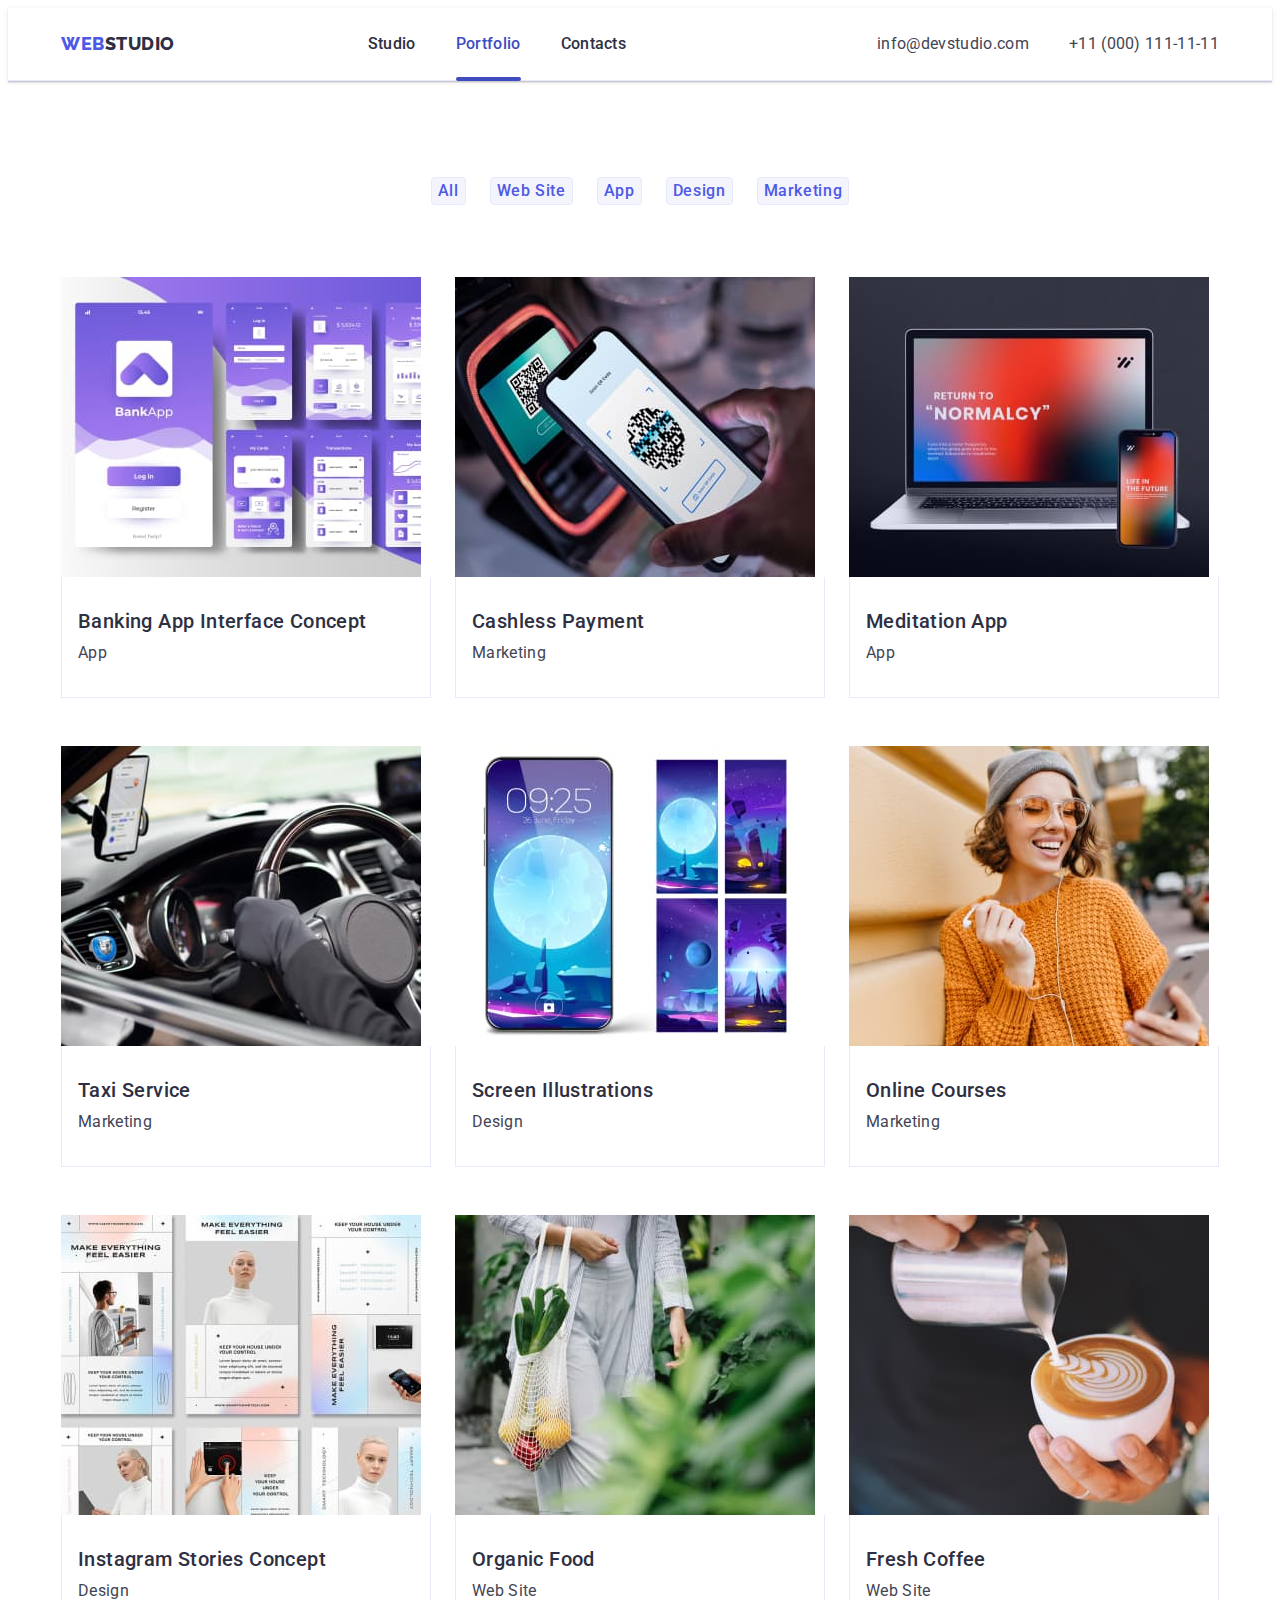
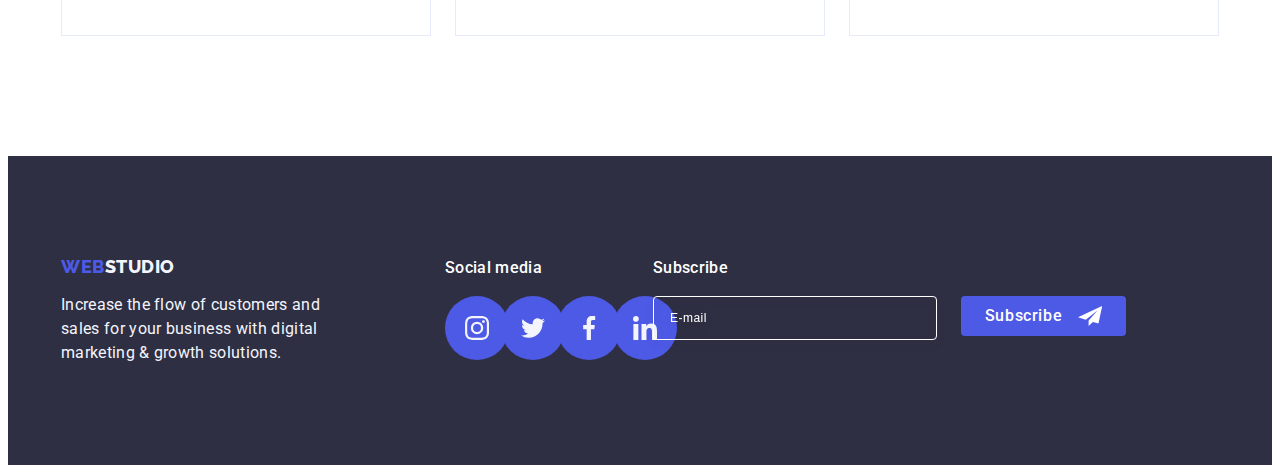
==== portfolio.html @ ecb772f4 "Initial commit" ====
<!DOCTYPE html>
<html lang="en">
  <head>
    <meta charset="UTF-8" />
    <meta http-equiv="X-UA-Compatible" content="IE=edge" />
    <meta name="viewport" content="width=device-width, initial-scale=1.0" />

    <link rel="preconnect" href="https://fonts.googleapis.com" />
    <link rel="preconnect" href="https://fonts.gstatic.com" crossorigin />
    <link
      href="https://fonts.googleapis.com/css2?family=Raleway:wght@800&family=Roboto:wght@400;500;700;900&display=swap"
      rel="stylesheet"
    />

    <title>Portfolio</title>

    <link
      rel="stylesheet"
      href="https://cdnjs.cloudflare.com/ajax/libs/modern-normalize/2.0.0/modern-normalize.min.css"
      integrity="sha512-4xo8blKMVCiXpTaLzQSLSw3KFOVPWhm/TRtuPVc4WG6kUgjH6J03IBuG7JZPkcWMxJ5huwaBpOpnwYElP/m6wg=="
      crossorigin="anonymous"
      referrerpolicy="no-referrer"
    />

    <link rel="stylesheet" href="./css/styles.css" />
  </head>

  <body>
    <!------------the head of the site--------------------->

    <header class="header">
      <div class="container header-container">
        <nav class="header-navigation">
          <a href="./index.html" class="header-logo link"
            >WEB<span class="studio">Studio</span></a
          >
          <ul class="header-menu list">
            <li class="header-menu-item">
              <a class="header-menu-link link" href="./index.html">Studio</a>
            </li>
            <li class="header-menu-item">
              <a class="header-menu-link current link" href="./portfolio.html"
                >Portfolio</a
              >
            </li>
            <li class="header-menu-item">
              <a class="header-menu-link link" href="">Contacts</a>
            </li>
          </ul>
        </nav>
        <!------------------ADDRESS--------------------->
        <address class="address">
          <ul class="header-adr list">
            <li>
              <a class="adres-link mail link" href="mailto:info@devstudio.com"
                >info@devstudio.com</a
              >
            </li>
            <li>
              <a class="adres-link tel link" href="tel:+110001111111"
                >+11 (000) 111-11-11</a
              >
            </li>
          </ul>
        </address>
      </div>
    </header>

    <!--the main part of the site-->
    <main>
      <section class="section-portfolio">
        <div class="container">
          <h1 class="visually-hidden">Portfolio</h1>

          <ul class="portfolio-button list">
            <li class="menu-button">
              <button type="button" class="button-text">All</button>
            </li>
            <li class="menu-button">
              <button type="button" class="button-text">Web Site</button>
            </li>
            <li class="menu-button">
              <button type="button" class="button-text">App</button>
            </li>
            <li class="menu-button">
              <button type="button" class="button-text">Design</button>
            </li>
            <li class="menu-button">
              <button type="button" class="button-text">Marketing</button>
            </li>
          </ul>

          <ul class="portfolio-menu list">
            <li class="foto-item">
              <a href="" class="portfolio-menu-link link">
                <div class="portfolio-block">
                  <img
                    src="./images/portfolio/imgbankapp.jpg"
                    alt="Banking App Interface Concept"
                    width="360"
                    height="300"
                  />
                  <p class="portfolio-block-text">
                    14 Stylish and User-Friendly App Design Concepts · Task
                    Manager App · Calorie Tracker App · Exotic Fruit Ecommerce
                    App · Cloud Storage App
                  </p>
                </div>
                <div class="foto-border">
                  <h2 class="portfolio-pictures">
                    Banking App Interface Concept
                  </h2>
                  <p class="portfolio-text">App</p>
                </div>
              </a>
            </li>
            <li class="foto-item">
              <a href="" class="portfolio-menu-link link">
                <div class="portfolio-block">
                  <img
                    src="./images/portfolio/imgpaument.jpg"
                    alt="Cashless Payment"
                    width="360"
                    height="300"
                  />
                  <p class="portfolio-block-text">
                    14 Stylish and User-Friendly App Design Concepts · Task
                    Manager App · Calorie Tracker App · Exotic Fruit Ecommerce
                    App · Cloud Storage App
                  </p>
                </div>
                <div class="foto-border">
                  <h2 class="portfolio-pictures">Cashless Payment</h2>
                  <p class="portfolio-text">Marketing</p>
                </div>
              </a>
            </li>
            <li class="foto-item">
              <a href="" class="portfolio-menu-link link">
                <div class="portfolio-block">
                  <img
                    src="./images/portfolio/imgmeditation.jpg"
                    alt="Meditation App"
                    width="360"
                    height="300"
                  />
                  <p class="portfolio-block-text">
                    14 Stylish and User-Friendly App Design Concepts · Task
                    Manager App · Calorie Tracker App · Exotic Fruit Ecommerce
                    App · Cloud Storage App
                  </p>
                </div>
                <div class="foto-border">
                  <h2 class="portfolio-pictures">Meditation App</h2>
                  <p class="portfolio-text">App</p>
                </div>
              </a>
            </li>
            <li class="foto-item">
              <a href="" class="portfolio-menu-link link">
                <div class="portfolio-block">
                  <img
                    src="./images/portfolio/imgtaxiserw.jpg"
                    alt="Taxi Service"
                    width="360"
                    height="300"
                  />
                  <p class="portfolio-block-text">
                    14 Stylish and User-Friendly App Design Concepts · Task
                    Manager App · Calorie Tracker App · Exotic Fruit Ecommerce
                    App · Cloud Storage App
                  </p>
                </div>
                <div class="foto-border">
                  <h2 class="portfolio-pictures">Taxi Service</h2>
                  <p class="portfolio-text">Marketing</p>
                </div>
              </a>
            </li>
            <li class="foto-item">
              <a href="" class="portfolio-menu-link link">
                <div class="portfolio-block">
                  <img
                    src="./images/portfolio/imgscreen.jpg"
                    alt="Screen Illustrations"
                    width="360"
                    height="300"
                  />
                  <p class="portfolio-block-text">
                    14 Stylish and User-Friendly App Design Concepts · Task
                    Manager App · Calorie Tracker App · Exotic Fruit Ecommerce
                    App · Cloud Storage App
                  </p>
                </div>
                <div class="foto-border">
                  <h2 class="portfolio-pictures">Screen Illustrations</h2>
                  <p class="portfolio-text">Design</p>
                </div>
              </a>
            </li>
            <li class="foto-item">
              <a href="" class="portfolio-menu-link link">
                <div class="portfolio-block">
                  <img
                    src="./images/portfolio/imgonlinecourses.jpg"
                    alt="Online Courses"
                    width="360"
                    height="300"
                  />
                  <p class="portfolio-block-text">
                    14 Stylish and User-Friendly App Design Concepts · Task
                    Manager App · Calorie Tracker App · Exotic Fruit Ecommerce
                    App · Cloud Storage App
                  </p>
                </div>
                <div class="foto-border">
                  <h2 class="portfolio-pictures">Online Courses</h2>
                  <p class="portfolio-text">Marketing</p>
                </div>
              </a>
            </li>
            <li class="foto-item">
              <a href="" class="portfolio-menu-link link">
                <div class="portfolio-block">
                  <img
                    src="./images/portfolio/imginstagram.jpg"
                    alt="Instagram Stories Concept"
                    width="360"
                    height="300"
                  />
                  <p class="portfolio-block-text">
                    14 Stylish and User-Friendly App Design Concepts · Task
                    Manager App · Calorie Tracker App · Exotic Fruit Ecommerce
                    App · Cloud Storage App
                  </p>
                </div>
                <div class="foto-border">
                  <h2 class="portfolio-pictures">Instagram Stories Concept</h2>
                  <p class="portfolio-text">Design</p>
                </div>
              </a>
            </li>
            <li class="foto-item">
              <a href="" class="portfolio-menu-link link">
                <div class="portfolio-block">
                  <img
                    src="./images/portfolio/imgorganicfood.jpg"
                    alt="Organic Food"
                    width="360"
                    height="300"
                  />
                  <p class="portfolio-block-text">
                    14 Stylish and User-Friendly App Design Concepts · Task
                    Manager App · Calorie Tracker App · Exotic Fruit Ecommerce
                    App · Cloud Storage App
                  </p>
                </div>
                <div class="foto-border">
                  <h2 class="portfolio-pictures">Organic Food</h2>
                  <p class="portfolio-text">Web Site</p>
                </div>
              </a>
            </li>
            <li class="foto-item">
              <a href="" class="portfolio-menu-link link">
                <div class="portfolio-block">
                  <img
                    src="./images/portfolio/imgfreshcoffee.jpg"
                    alt="Fresh Coffee"
                    width="360"
                    height="300"
                  />
                  <p class="portfolio-block-text">
                    14 Stylish and User-Friendly App Design Concepts · Task
                    Manager App · Calorie Tracker App · Exotic Fruit Ecommerce
                    App · Cloud Storage App
                  </p>
                </div>
                <div class="foto-border">
                  <h2 class="portfolio-pictures">Fresh Coffee</h2>
                  <p class="portfolio-text">Web Site</p>
                </div>
              </a>
            </li>
          </ul>
        </div>
      </section>
    </main>

    <!--footer part-->
    <footer class="footer-bgr">
      <div class="container container-footer">
        <div class="footer-cont">
          <a class="footer link" href="./index.html"
            >Web<span class="footer-logo">Studio</span>
          </a>
          <p class="footer-text">
            Increase the flow of customers and sales for your business with
            digital marketing & growth solutions.
          </p>
        </div>

        <div class="footer-social-media">
          <p class="paragraf-social">Social media</p>
          <ul class="footer-soc list">
            <li class="footer-soc-item">
              <a
                class="footer-media"
                href=""
                aria-label="instagram"
                target="_blank"
                rel="noopener noreferrer"
                ><svg class="header-soc-icon" width="24" height="24">
                  <use href="./images/icons.svg#icon-instagram"></use>
                </svg>
              </a>
            </li>
            <li class="footer-soc-item">
              <a
                class="footer-media"
                href=""
                aria-label="twitter"
                target="_blank"
                rel="noopener noreferrer"
                ><svg class="header-soc-icon" width="24" height="24">
                  <use href="./images/icons.svg#icon-twitter"></use>
                </svg>
              </a>
            </li>
            <li class="footer-soc-item">
              <a
                class="footer-media"
                href=""
                aria-label="facebook"
                target="_blank"
                rel="noopener noreferrer"
                ><svg class="header-soc-icon" width="24" height="24">
                  <use href="./images/icons.svg#icon-facebook"></use>
                </svg>
              </a>
            </li>
            <li class="footer-soc-item">
              <a
                class="footer-media"
                href=""
                aria-label="linkedln"
                target="_blank"
                rel="noopener noreferrer"
                ><svg class="header-soc-icon" width="24" height="24">
                  <use href="./images/icons.svg#icon-linkedin"></use>
                </svg>
              </a>
            </li>
          </ul>
        </div>
        <div class="subscribe">
          <p class="paragraf-social">Subscribe</p>
          <form class="form-subscribe">
            <label class="form-label-subscribe">
              <input
                name="email"
                class="subscribe-input"
                type="email"
                placeholder="E-mail"
              />
            </label>
            <button class="subscribe-button" type="submit">
              Subscribe<svg class="subscribe-icon" width="24" height="24">
                <use href="./images/icons.svg#icon-icon-send"></use>
              </svg>
            </button>
          </form>
        </div>
      </div>
    </footer>
  </body>
</html>
---- css/styles.css ----
:root {
  --main-text-color: #ffffff;
  --second-text-color: #434455;
  --hero-text-color: #2e2f42;
  --team-text-color: #f4f4fd;
  --transition: 250ms cubic-bezier(0.4, 0, 0.2, 1);
}

body {
  font-family: "Roboto", sans-serif;
  background-color: #ffffff;
  color: #434455;
}

h1,
h2,
h3,
h4,
h5,
h6,
p {
  margin: 0;
}

ul {
  list-style: none;
  padding-left: 0;
  margin: 0;
}

img {
  display: block;
}

.container {
  width: 100%;
  max-width: 1158px;
  margin: 0 auto;
  padding: 0 15px 0 15px;
}

.visually-hidden {
  position: absolute;
  width: 1px;
  height: 1px;
  margin: -1px;
  border: 0;
  padding: 0;
  white-space: nowrap;
  clip-path: inset(100%);
  clip: rect(0 0 0 0);
  overflow: hidden;
}
/**----------------HEADER--------**/

.header {
  border-bottom: 1px solid #e7e9fc;
  box-shadow: 0px 2px 1px rgba(46, 47, 66, 0.08),
    0px 1px 1px rgba(46, 47, 66, 0.16), 0px 1px 6px rgba(46, 47, 66, 0.08);
}

.header-container {
  display: flex;
  align-items: center;
}

.header-navigation {
  display: flex;
  justify-content: space-between;
  align-items: center;
  flex-grow: 1;
}

.header-logo {
  font-family: "Raleway", sans-serif;
  font-weight: 800;
  font-size: 18px;
  line-height: 1.17;
  letter-spacing: 0.03em;
  color: #4d5ae5;
  text-transform: uppercase;
  margin-right: 76px;
}

.link {
  text-decoration: none;
}

.list {
  list-style-type: none;
}

.header-logo span {
  color: #2e2f42;
}

.header-menu {
  display: flex;
  gap: 40px;
  max-width: 261px;
}
.header-menu .header-menu-link {
  font-weight: 500;
  font-size: 16px;
  line-height: 1.5;
  color: #2e2f42;
  letter-spacing: 0.02em;
  padding: 24px 0;
  display: block;
  transition: color var(--transition);
  position: relative;
}

.current::after {
  content: "";
  position: absolute;
  left: 0;
  bottom: -1px;
  height: 4px;
  background-color: #404bbf;
  border-radius: 2px;
  width: 100%;
}

.header-menu-link.current {
  color: #404bbf;
}

.header-menu-link:is(:hover, :focus) {
  color: #404bbf;
}

/**-------------------ADRESS--------**/

.header-adr {
  display: flex;
  gap: 40px;
  transition: color var(--transition);
}

.address {
  font-style: normal;
  font-weight: 400;
  max-width: 344px;
  margin-left: 251px;
}

.adres-link {
  font-size: 16px;
  line-height: 1.5;
  letter-spacing: 0.02em;
  color: var(--second-text-color);
  transition: color var(--transition);
}

.adres-link:is(:hover, :focus) {
  color: #404bbf;
}

/*?--------HERO-TITLO---------?*/

.hero {
  background: #2e2f42;
  padding: 188px 0;
  background-image: linear-gradient(
      rgba(46, 47, 66, 0.7),
      rgba(46, 47, 66, 0.7)
    ),
    url(../images/people-office.jpg);
  background-position: center;
  background-repeat: no-repeat;
  background-size: cover;
  max-width: 1440px;
  margin: 0 auto;
}

.hero-titlo {
  font-weight: 700;
  font-size: 56px;
  line-height: 1.07;
  color: #ffffff;
  text-align: center;
  letter-spacing: 0.02em;
  max-width: 496px;
  margin: auto;
  margin-bottom: 48px;
}

.hero-btn {
  font-family: "Roboto", sans-serif;
  font-weight: 500;
  font-size: 16px;
  line-height: 1.5;
  letter-spacing: 0.04em;
  color: var(--main-text-color);
  background: #4d5ae5;
  border-radius: 4px;
  padding: 16px 32px;
  margin: auto;
  display: block;
  min-width: 169px;
  height: 56px;
  border: none;
  cursor: pointer;
  transition: background-color var(--transition);
}

.hero-btn:is(:hover, :focus) {
  background-color: #404bbf;
  cursor: pointer;
}

.hero-soc {
  display: flex;
  justify-content: center;
  align-items: center;
  flex-grow: 1;
  padding-top: 8px;
  gap: 24px;
}

.header-soc-icon {
  fill: #f4f4fd;
}

.header-soc-link {
  display: flex;
  align-items: center;
  justify-content: center;
  width: 40px;
  height: 40px;
  background-color: #4d5ae5;
  padding: 12px;
  border-radius: 50%;
  transition: background-color var(--transition);
}
.header-soc-link:is(:hover, :focus) {
  background-color: #404bbf;
  cursor: pointer;
}

/*?----------------ADVANTAGES----------?*/

.advantages {
  padding: 120px 0;
}

.advantages-menu {
  display: flex;
  gap: 24px;
}
.advantages-menu-item {
  padding-left: 0;
  width: calc((100% - 72px) / 4);
}

.advantages-menu-item::before {
  content: "";
  width: 264px;
  height: 112px;
  background: #f4f4fd;
  border-radius: 4px;
}

.advantages-container-icon {
  background: #f4f4fd;
  border-radius: 4px;
  width: 264px;
  height: 112px;
  margin-bottom: 8px;
  display: flex;
  align-items: center;
  justify-content: center;
}

.result-menu {
  display: flex;
  gap: 24px;
}

.result-menu-item {
  width: calc((100%-48px) / 3);
}

.posada {
  padding: 32px 0;
}

.team-centr {
  text-align: center;
  margin-bottom: 8px;
}

.text-centr {
  text-align: center;
}

.hero-advantages-text {
  font-size: 16px;
  line-height: 1.5;
  letter-spacing: 0.02em;
  color: var(--second-text-color);
}

.hero-advantages {
  font-weight: 500;
  font-size: 20px;
  line-height: 1.2;
  letter-spacing: 0.02em;
  color: var(--hero-text-color);
  margin-bottom: 8px;
}

.result {
  padding-bottom: 120px;
}

.hero-result {
  font-weight: 700;
  font-size: 36px;
  line-height: 1.11;
  letter-spacing: 0.02em;
  color: #2e2f42;
  text-transform: capitalize;
  text-align: center;
  min-width: 323px;
  margin: 0 auto;
  margin-bottom: 72px;
}

.text-footer {
  color: #f4f4fd;
}
.team {
  background-color: var(--team-text-color);
  padding-bottom: 32px;
  padding-top: 32px;
}

.team-menu {
  display: flex;
  justify-content: center;
  gap: 24px;
}

.team-menu-item {
  background-color: var(--main-text-color);
  width: calc((100%-72px) / 4);
  border-radius: 0px 0px 4px 4px;
  box-shadow: 0px 1px 6px rgba(46, 47, 66, 0.08),
    0px 1px 1px rgba(46, 47, 66, 0.16), 0px 2px 1px rgba(46, 47, 66, 0.08);
}

.dark-bgr {
  background-color: var(--hero-text-color);
}

/***?-------------CUSTOMERS---------?***/

.container-customers {
  padding-top: 120px;
  padding-bottom: 120px;
}

.header-customers {
  font-weight: 700;
  font-size: 36px;
  line-height: 1.11;
  text-align: center;
  letter-spacing: 0.02em;
  color: var(--hero-text-color);
  margin-bottom: 72px;
}

.customers-menu {
  display: flex;
  gap: 24px;
}

.customers-menu-item {
  width: calc((100% - 120px) / 6);
  height: 88px;
}

.customers-menu-link {
  width: 100%;
  height: 100%;
  border: 1px solid #8e8f99;
  border-radius: 4px;
  display: flex;
  align-items: center;
  justify-content: center;
  color: #8e8f99;
  border-color: 250ms cubic-bezier(0.4, 0, 0.2, 1),
    color 250ms cubic-bezier(0.4, 0, 0.2, 1);
  transition: border-color 250ms cubic-bezier(0.4, 0, 0.2, 1),
    color 250ms cubic-bezier(0.4, 0, 0.2, 1);
}

.customers-menu-link:is(:hover, :focus) {
  color: #404bbf;
}

.customers-menu-link:is(:hover, :focus) {
  border-color: #404bbf;
}

.customers-icon {
  fill: currentColor;
}

/**-------------FOOTER------------**/

.footer-bgr {
  background: #2e2f42;
  padding: 100px 0;
}

.container-footer {
  display: flex;
  align-items: baseline;
}

.footer-cont {
  margin-right: 120px;
}

.footer {
  font-family: "Raleway", sans-serif;
  font-weight: 800;
  font-size: 18px;
  line-height: 1.17;
  letter-spacing: 0.03em;
  text-transform: uppercase;
  color: #4d5ae5;
  display: inline-block;
  margin-bottom: 16px;
}

.footer-logo {
  font-family: "Raleway", sans-serif;
  font-style: normal;
  font-weight: 800;
  font-size: 18px;
  line-height: 1.17;
  letter-spacing: 0.03em;
  text-transform: uppercase;
  color: #f4f4fd;
}

.button-text {
  color: #4d5ae5;
}

.footer-text {
  font-family: "Roboto", sans-serif;
  font-style: normal;
  font-weight: 400;
  font-size: 16px;
  line-height: 1.5;
  letter-spacing: 0.02em;
  color: #f4f4fd;
  width: 264px;
}

.footer-soc {
  display: flex;
  gap: 16px;
}

.footer-soc-item {
  width: 40px;
  height: 40px;
}

.paragraf-social {
  font-weight: 500;
  font-size: 16px;
  line-height: 1.5;
  letter-spacing: 0.02em;
  color: var(--main-text-color);
  margin-bottom: 16px;
}

.footer-media {
  width: 100%;
  height: 100%;
  background-color: #4d5ae5;
  display: flex;
  align-items: center;
  justify-content: center;
  border-radius: 50%;
  padding: 12px;
  transition: background-color var(--transition);
}

.footer-media:is(:hover, :focus) {
  background-color: #31d0aa;
}

/**-----------------------------------PORTFOLIO------------------*/

.section-portfolio {
  display: flex;
  flex-direction: column;
  align-items: center;
  padding: 96px 0 120px 0;
}

.portfolio-pictures {
  font-family: "Roboto", sans-serif;
  font-style: normal;
  font-weight: 500;
  font-size: 20px;
  line-height: 1.2;
  letter-spacing: 0.02em;
  color: var(--hero-text-color);
  margin-bottom: 8px;
  text-align: left;
}

.portfolio-button {
  display: flex;
  justify-content: center;
  gap: 24px;
  margin-bottom: 72px;
}

.button-text {
  font-family: "Roboto", sans-serif;
  font-style: normal;
  font-weight: 500;
  font-size: 16px;
  line-height: 1.5;
  letter-spacing: 0.04em;
  color: #4d5ae5;
  background-color: #f4f4fd;
  border-radius: 4px;
  cursor: pointer;
  box-sizing: border-box;
  display: flex;
  border: 1px solid #e7e9fc;
  transition: color 250ms cubic-bezier(0.4, 0, 0.2, 1),
    background-color 250ms cubic-bezier(0.4, 0, 0.2, 1),
    border-color 250ms cubic-bezier(0.4, 0, 0.2, 1),
    box-shadow 250ms cubic-bezier(0.4, 0, 0.2, 1);
}

.button-text:is(:hover, :focus) {
  background-color: #404bbf;
  color: var(--main-text-color);
  cursor: pointer;
  border: 1px solid transparent;
  box-shadow: 0px 3px 1px rgba(0, 0, 0, 0.1), 0px 2px 1px rgba(0, 0, 0, 0.08),
    0px 2px 2px rgba(0, 0, 0, 0.12);
}

.portfolio-menu {
  display: flex;
  flex-wrap: wrap;
  justify-content: center;
  column-gap: 24px;
  row-gap: 48px;
  justify-content: center;
}

.foto-item {
  width: calc((100% - 48px) / 3);
}

.portfolio-menu-link {
  display: block;
  transition: box-shadow 250ms cubic-bezier(0.4, 0, 0.2, 1);
}

.portfolio-menu-link:is(:hover, :focus) {
  box-shadow: 0px 1px 6px rgba(46, 47, 66, 0.08),
    0px 1px 1px rgba(46, 47, 66, 0.16), 0px 2px 1px rgba(46, 47, 66, 0.08);
}

.portfolio-text {
  font-family: "Roboto", sans-serif;
  font-style: normal;
  font-size: 16px;
  line-height: 1.5;
  letter-spacing: 0.02em;
  color: var(--second-text-color);
}

.foto-border {
  border: 1px solid #e7e9fc;
  border-top: none;
  padding: 32px 16px;
}

.portfolio-menu-link {
  display: block;
  transition: box-shadow 250ms cubic-bezier(0.4, 0, 0.2, 1);
}

.portfolio-menu-link:hover .portfolio-block-text,
.portfolio-menu-link:focus .portfolio-block-text {
  transform: translateY(0%);
}

.portfolio-block-text {
  position: absolute;
  top: 0;
  font-size: 16px;
  line-height: 1.5;
  letter-spacing: 0.02em;
  color: var(--team-text-color);
  padding: 40px 32px;
  background: #4d5ae5;
  height: 100%;
  width: 100%;
  transform: translateY(100%);
  transition: transform 250ms cubic-bezier(0.4, 0, 0.2, 1);
}

.portfolio-block {
  position: relative;
  overflow: hidden;
}

/**--------------------------------------------**/

.backdrop {
  width: 100%;
  height: 100%;
  position: fixed;
  top: 0;
  left: 0;
  background-color: rgba(46, 47, 66, 0.4);
  transition: opacity 250ms cubic-bezier(0.4, 0, 0.2, 1),
    visibility 250ms cubic-bezier(0.4, 0, 0.2, 1);
  transition: opacity var(--transition), visibility var(--transition);
}

.is-hidden {
  opacity: 0;
  visibility: hidden;
  pointer-events: none;
}

.modal {
  position: absolute;
  top: 50%;
  left: 50%;
  transform: translate(-50%, -50%) scale(1);
  transition: transform var(--transition);
  width: 408px;
  min-height: 584px;
  background: #fcfcfc;
  box-shadow: 0px 1px 1px rgba(0, 0, 0, 0.14), 0px 1px 3px rgba(0, 0, 0, 0.12),
    0px 2px 1px rgba(0, 0, 0, 0.2);
  border-radius: 4px;
  padding: 72px 24px 24px 24px;
}

.modal-btn {
  position: absolute;
  right: 24px;
  top: 24px;
  width: 24px;
  height: 24px;
  border: none;
  border: 1px solid rgba(0, 0, 0, 0.1);
  background-color: #e7e9fc;
  border-radius: 50%;
  cursor: pointer;
  display: flex;
  align-items: center;
  justify-content: center;
  padding: 0;
  transition: background-color 250ms cubic-bezier(0.4, 0, 0.2, 1),
    border 250ms cubic-bezier(0.4, 0, 0.2, 1);
}

.backdrop.is-hidden .modal {
  transform: translate(-50%, -50%) scale(0);
}

.modal-btn:hover {
  background-color: #404bbf;
  border: none;
}

.modal-btn:focus {
  background-color: #404bbf;
  border: none;
}

.modal-icon {
  transition: fill 250ms cubic-bezier(0.4, 0, 0.2, 1);
}

.modal-btn:hover .modal-icon,
.modal-btn:focus .modal-icon {
  fill: #ffffff;
}

.modal-paragraf {
  font-weight: 500;
  font-size: 16px;
  line-height: 1.5;
  text-align: center;
  letter-spacing: 0.02em;
  color: var(--hero-text-color);
  margin-bottom: 16px;
}

.container-form-modal {
  margin-bottom: 8px;
}

.label-modal {
  font-size: 12px;
  line-height: 1.17;
  letter-spacing: 0.04em;
  color: #8e8f99;
  display: block;
  margin-bottom: 4px;
}

.container-input-icon {
  position: relative;
}

.modal-input {
  width: 100%;
  height: 40px;
  border: 1px solid rgba(46, 47, 66, 0.4);
  border-radius: 4px;
  background-color: transparent;
  padding-left: 38px;
  outline: transparent;
  transition: border-color var(--transition);
}

.modal-input:focus {
  border-color: #4d5ae5;
}

.modal-icon-input {
  position: absolute;
  left: 16px;
  top: 50%;
  transform: translateY(-50%);
  transition: fill 250ms cubic-bezier(0.4, 0, 0.2, 1);
}

.textarea-modal:focus {
  border-color: #4d5ae5;
}

.modal-input:focus-within + .modal-icon-input {
  fill: #4d5ae5;
}

.container-comment-modal {
  margin-bottom: 16px;
}

.textarea-modal {
  width: 100%;
  height: 120px;
  font-size: 12px;
  line-height: 1.17;
  letter-spacing: 0.04em;
  color: rgba(46, 47, 66, 0.4);
  border: 1px solid rgba(46, 47, 66, 0.4);
  border-radius: 4px;
  background-color: transparent;
  padding: 8px 16px;
  outline: transparent;
  resize: none;
  transition: border-color 250ms cubic-bezier(0.4, 0, 0.2, 1);
}

.modal-input:focus .textarea-modal {
  border-color: #4d5ae5;
}

.container-checkbox-label {
  margin-bottom: 24px;
}

.label-checkbok {
  font-size: 12px;
  line-height: 1.17;
  letter-spacing: 0.04em;
  color: #8e8f99;
}

.span-icon-checkbox {
  width: 16px;
  height: 16px;
  border: 1px solid rgba(46, 47, 66, 0.4);
  border-radius: 2px;
  transition: background-color 250ms cubic-bezier(0.4, 0, 0.2, 1),
    border 250ms cubic-bezier(0.4, 0, 0.2, 1),
    fill 250ms cubic-bezier(0.4, 0, 0.2, 1);
  display: inline-flex;
  align-items: center;
  justify-content: center;
  fill: transparent;
}

.input-checkbox-label:checked + .label-checkbok > .span-icon-checkbox {
  background-color: #404bbf;
  border: none;
  fill: #f4f4fd;
}

.privacy-link {
  color: #4d5ae5;
}

.button-send {
  display: block;
  min-width: 169px;
  height: 56px;
  font-family: "Roboto", sans-serif;
  font-size: 16px;
  font-weight: 500;
  line-height: 1.5;
  letter-spacing: 0.04em;
  color: var(--main-text-color);
  cursor: pointer;
  background-color: #4d5ae5;
  border: none;
  border-radius: 4px;
  font-size: 16px;
  font-weight: 500;
  line-height: 1.5;
  letter-spacing: 0.04em;
  transition: background-color 250ms cubic-bezier(0.4, 0, 0.2, 1);
  margin-top: 24px;
  margin-left: 100px;
}

/*?-----------SUBSCRIBE---------?*/

.form-subscribe {
  display: flex;
  gap: 24px;
}

.subscribe-input {
  width: 264px;
  height: 40px;
  border: 1px solid #ffffff;
  background-color: transparent;
  font-size: 12px;
  line-height: 1.5;
  letter-spacing: 0.04em;
  padding-left: 16px;
  filter: drop-shadow(0px 4px 4px rgba(0, 0, 0, 0.15));
  border-radius: 4px;
  color: var(--main-text-color);
}

.subscribe-input::placeholder {
  color: var(--main-text-color);
}

.subscribe-button {
  min-width: 165px;
  height: 40px;
  display: flex;
  justify-content: center;
  align-items: center;
  font-family: "Roboto", sans-serif;
  font-size: 16px;
  font-weight: 500;
  line-height: 1.5;
  letter-spacing: 0.04em;
  color: var(--main-text-color);
  cursor: pointer;
  background-color: #4d5ae5;
  border: none;
  border-radius: 4px;
}

.subscribe-icon {
  margin-left: 16px;
}
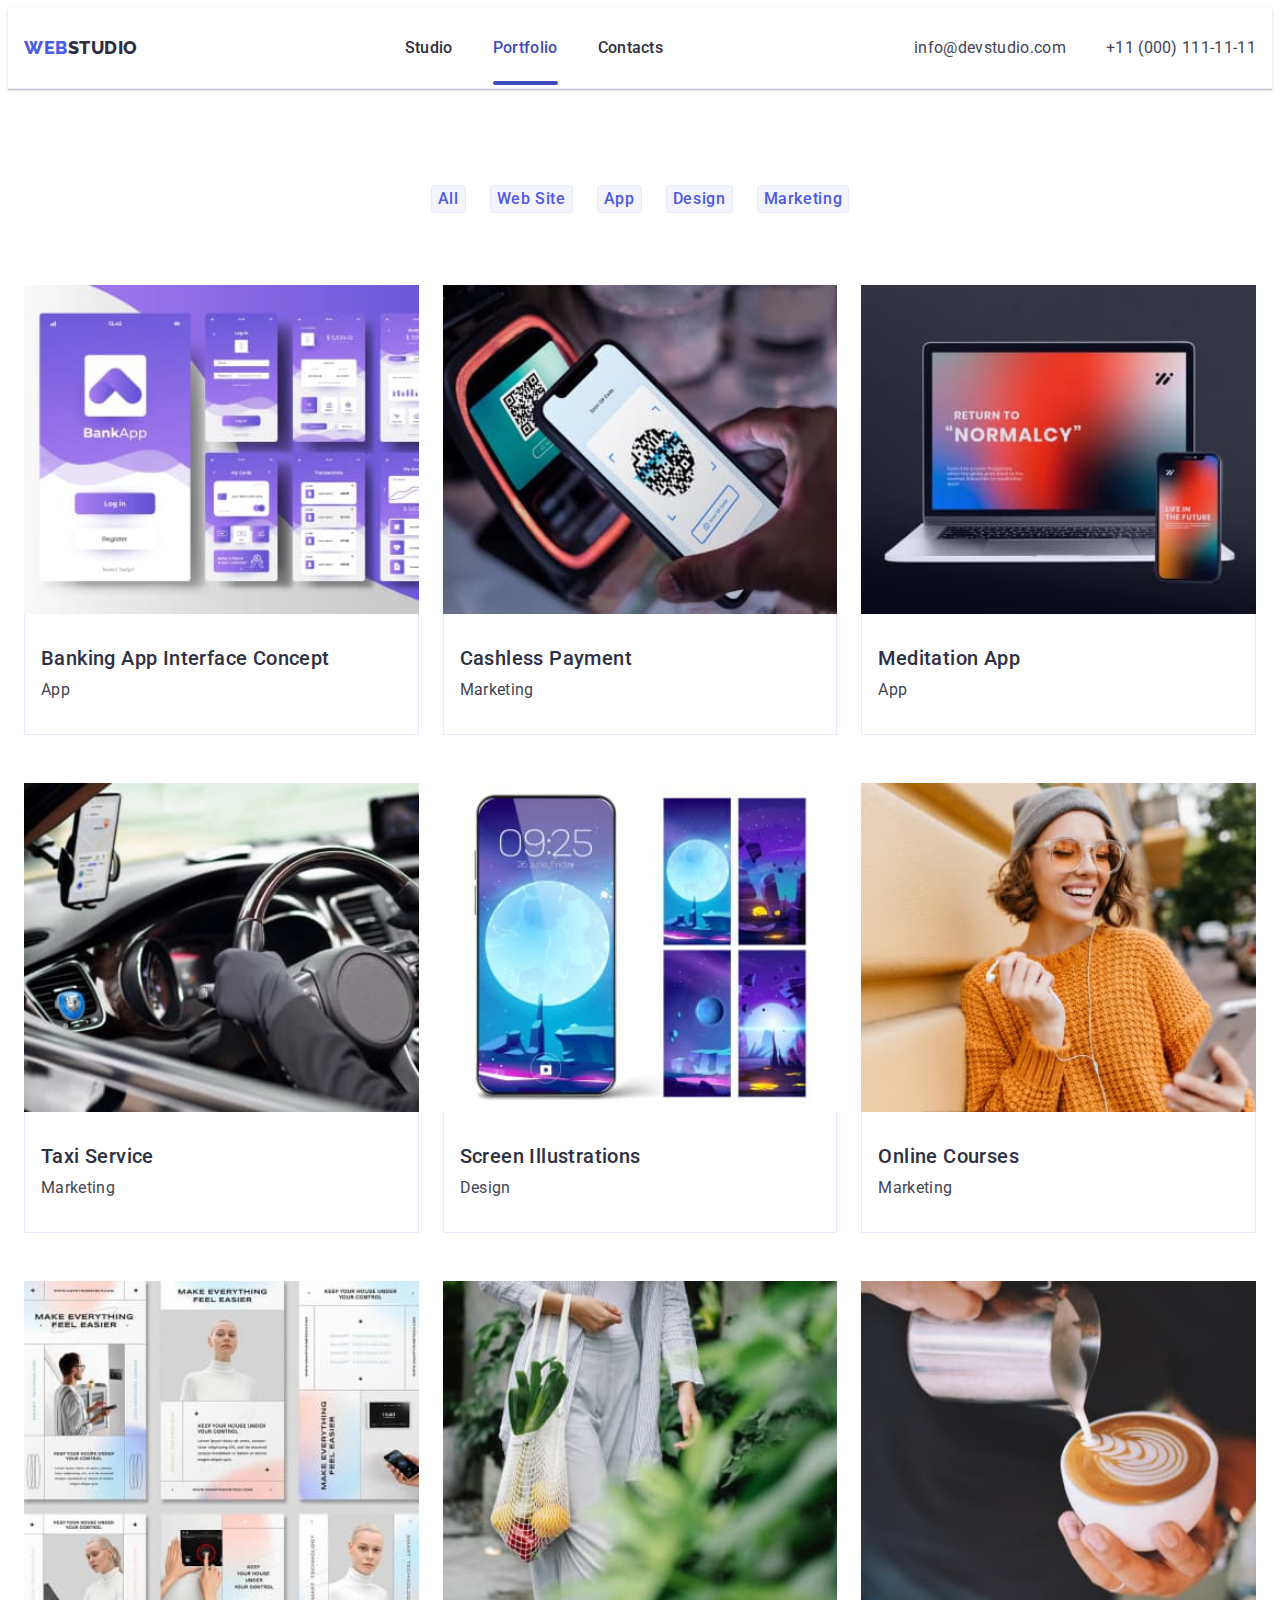
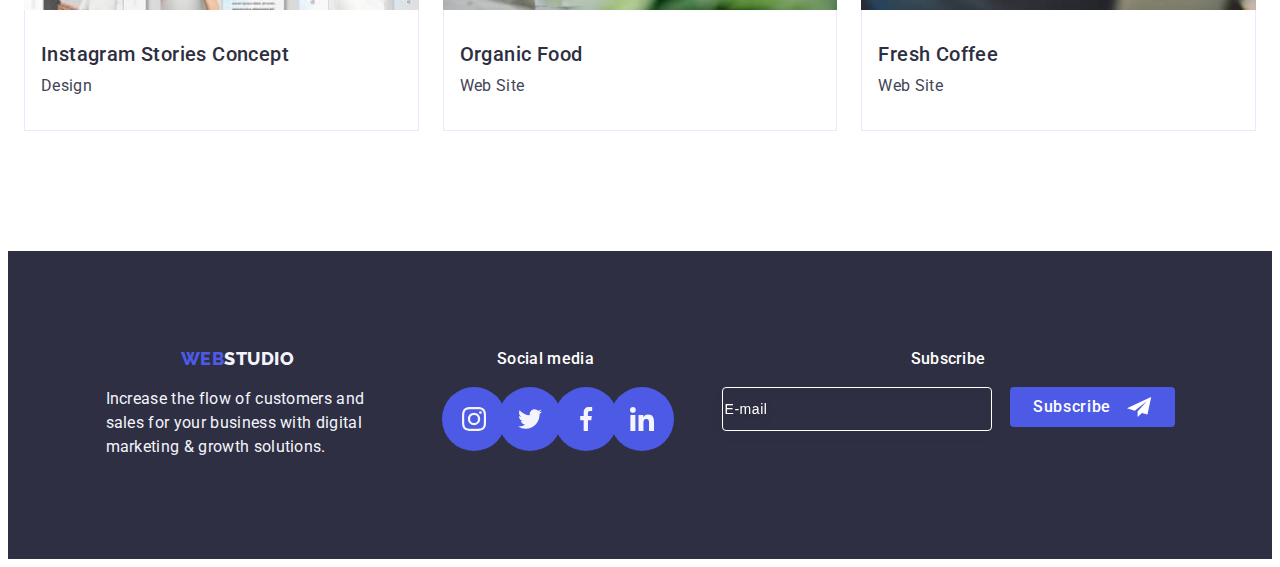
==== commit 9e4efb3d: "25/06" ====
--- a/portfolio.html
+++ b/portfolio.html
@@ -353,10 +353,11 @@
             </li>
           </ul>
         </div>
+        <!---------SUBSCRIBE----------------------------->
         <div class="subscribe">
           <p class="paragraf-social">Subscribe</p>
           <form class="form-subscribe">
-            <label class="form-label-subscribe">
+            <label class="form-label-subscribe subscribe-portfolio-margin">
               <input
                 name="email"
                 class="subscribe-input"
--- a/css/styles.css
+++ b/css/styles.css
@@ -30,13 +30,16 @@
 
 img {
   display: block;
+  min-width: 100%;
+  height: auto;
 }
 
 .container {
-  width: 100%;
-  max-width: 1158px;
-  margin: 0 auto;
-  padding: 0 15px 0 15px;
+
+  padding-left: 16px;
+  padding-right: 16px;
+  margin-left: auto;
+  margin-right: auto;
 }
 
 .visually-hidden {
@@ -51,6 +54,14 @@
   clip: rect(0 0 0 0);
   overflow: hidden;
 }
+
+.link {
+  text-decoration: none;
+}
+
+.list {
+  list-style-type: none;
+}
 /**----------------HEADER--------**/
 
 .header {
@@ -59,9 +70,11 @@
     0px 1px 1px rgba(46, 47, 66, 0.16), 0px 1px 6px rgba(46, 47, 66, 0.08);
 }
 
-.header-container {
-  display: flex;
-  align-items: center;
+.header .container {
+  min-height: 80px;
+  display: flex;
+  align-items: center;
+  justify-content: flex-end;
 }
 
 .header-navigation {
@@ -79,15 +92,6 @@
   letter-spacing: 0.03em;
   color: #4d5ae5;
   text-transform: uppercase;
-  margin-right: 76px;
-}
-
-.link {
-  text-decoration: none;
-}
-
-.list {
-  list-style-type: none;
 }
 
 .header-logo span {
@@ -166,7 +170,7 @@
       rgba(46, 47, 66, 0.7),
       rgba(46, 47, 66, 0.7)
     ),
-    url(../images/people-office.jpg);
+    url(../images/Dark-mobile.jpg);
   background-position: center;
   background-repeat: no-repeat;
   background-size: cover;
@@ -242,16 +246,19 @@
 /*?----------------ADVANTAGES----------?*/
 
 .advantages {
-  padding: 120px 0;
+  padding: 96px 0;
 }
 
 .advantages-menu {
   display: flex;
-  gap: 24px;
+  gap: 72px;
+  flex-wrap: wrap;
 }
 .advantages-menu-item {
   padding-left: 0;
-  width: calc((100% - 72px) / 4);
+  width: 100%;
+
+  /*width: calc((100% - 72px) / 4);*/
 }
 
 .advantages-menu-item::before {
@@ -262,7 +269,7 @@
   border-radius: 4px;
 }
 
-.advantages-container-icon {
+/*.advantages-container-icon {
   background: #f4f4fd;
   border-radius: 4px;
   width: 264px;
@@ -271,7 +278,7 @@
   display: flex;
   align-items: center;
   justify-content: center;
-}
+}*/
 
 .result-menu {
   display: flex;
@@ -296,6 +303,7 @@
 }
 
 .hero-advantages-text {
+  font-weight: 500;
   font-size: 16px;
   line-height: 1.5;
   letter-spacing: 0.02em;
@@ -303,12 +311,13 @@
 }
 
 .hero-advantages {
-  font-weight: 500;
-  font-size: 20px;
-  line-height: 1.2;
+  font-weight: 700;
+  font-size: 36px;
+  line-height: 1.11;
   letter-spacing: 0.02em;
   color: var(--hero-text-color);
   margin-bottom: 8px;
+  text-align: center;
 }
 
 .result {
@@ -323,7 +332,6 @@
   color: #2e2f42;
   text-transform: capitalize;
   text-align: center;
-  min-width: 323px;
   margin: 0 auto;
   margin-bottom: 72px;
 }
@@ -331,16 +339,47 @@
 .text-footer {
   color: #f4f4fd;
 }
+
+.dark-bgr {
+  background-color: var(--hero-text-color);
+}
+
+/**-----------------OUR TEAM--------------**/
+
+.advantages-team-centr {
+  font-weight: 500;
+  font-size: 20px;
+  line-height: 1.2;
+  letter-spacing: 0.02em;
+  color: var(--hero-text-color);
+  margin-bottom: 8px;
+  text-align: center;
+}
+
+.advantages-text-centr {
+  font-weight: 500;
+  font-size: 16px;
+  line-height: 1.5;
+  letter-spacing: 0.02em;
+  color: var(--second-text-color);
+  text-align: center;
+}
+
+.team-section {
+  background-color: var(--team-text-color);
+}
+
 .team {
-  background-color: var(--team-text-color);
-  padding-bottom: 32px;
-  padding-top: 32px;
+  flex-wrap: wrap;
+  padding-top: 96px;
+  padding-bottom: 96px;
 }
 
 .team-menu {
   display: flex;
   justify-content: center;
   gap: 24px;
+  flex-wrap: wrap;
 }
 
 .team-menu-item {
@@ -351,15 +390,11 @@
     0px 1px 1px rgba(46, 47, 66, 0.16), 0px 2px 1px rgba(46, 47, 66, 0.08);
 }
 
-.dark-bgr {
-  background-color: var(--hero-text-color);
-}
-
 /***?-------------CUSTOMERS---------?***/
 
 .container-customers {
-  padding-top: 120px;
-  padding-bottom: 120px;
+  padding-top: 96px;
+  padding-bottom: 96px;
 }
 
 .header-customers {
@@ -374,11 +409,12 @@
 
 .customers-menu {
   display: flex;
-  gap: 24px;
+  gap: 72px 16px;
+  flex-wrap: wrap;
 }
 
 .customers-menu-item {
-  width: calc((100% - 120px) / 6);
+  width: calc((100% - 16px) / 2);
   height: 88px;
 }
 
@@ -413,16 +449,17 @@
 
 .footer-bgr {
   background: #2e2f42;
-  padding: 100px 0;
+  padding: 96px 0;
 }
 
 .container-footer {
   display: flex;
-  align-items: baseline;
-}
-
+  flex-wrap: wrap;
+  justify-content: center;
+  gap: 72px;
+}
 .footer-cont {
-  margin-right: 120px;
+  text-align: center;
 }
 
 .footer {
@@ -435,6 +472,10 @@
   color: #4d5ae5;
   display: inline-block;
   margin-bottom: 16px;
+  display: inline-flex;
+  height: 24px;
+  align-items: center;
+  flex-shrink: 0;
 }
 
 .footer-logo {
@@ -446,6 +487,7 @@
   letter-spacing: 0.03em;
   text-transform: uppercase;
   color: #f4f4fd;
+  text-align: center;
 }
 
 .button-text {
@@ -461,6 +503,7 @@
   letter-spacing: 0.02em;
   color: #f4f4fd;
   width: 264px;
+  text-align: left;
 }
 
 .footer-soc {
@@ -482,6 +525,9 @@
   margin-bottom: 16px;
 }
 
+.footer-social-media {
+  text-align: center;
+}
 .footer-media {
   width: 100%;
   height: 100%;
@@ -623,7 +669,12 @@
   overflow: hidden;
 }
 
-/**--------------------------------------------**/
+ .subscribe-portfolio-margin {
+     margin-right: 24px;
+     width: 264px;
+  }
+
+/**------------------MODAL--------------------------**/
 
 .backdrop {
   width: 100%;
@@ -844,21 +895,25 @@
 
 .form-subscribe {
   display: flex;
-  gap: 24px;
+  flex-wrap: wrap;
+  justify-content: center;
 }
 
 .subscribe-input {
-  width: 264px;
+  width: 100%;
   height: 40px;
   border: 1px solid #ffffff;
   background-color: transparent;
-  font-size: 12px;
+  font-size: 14px;
   line-height: 1.5;
   letter-spacing: 0.04em;
-  padding-left: 16px;
+  padding-left: 8px 16px;
   filter: drop-shadow(0px 4px 4px rgba(0, 0, 0, 0.15));
   border-radius: 4px;
   color: var(--main-text-color);
+  margin-bottom: 16px;
+  position: relative;
+  outline: transparent;
 }
 
 .subscribe-input::placeholder {
@@ -886,3 +941,118 @@
 .subscribe-icon {
   margin-left: 16px;
 }
+
+.form-label-subscribe {
+  margin-bottom: 16px;
+}
+
+.paragraf-social {
+  text-align: center;
+}
+
+/*?-----------MOBILE------------------?*/
+
+/*.mob-menu-toggle {
+  min-height: 22px;
+  min-width: 32px;
+  display: flex;
+  align-items: center;
+  justify-content: center;
+  margin: 0;
+  padding: 0;
+  background-color: transparent;
+  cursor: pointer;
+  border: none;
+  border-radius: 50%;
+  outline: none;
+}
+
+.mob-menu-toggle .mobile-menu-container {
+  padding-right: 16px;
+  position: absolute;
+  top: 24px;
+  right: 24px;
+}
+
+.mobile-menu-header {
+  display: flex;
+  padding: 0px;
+  margin: 0px;
+  list-style: none;
+}
+
+.mobile-menu-header .link {
+  padding: 10px;
+  color: inherit;
+  text-decoration: none;
+}
+
+.mobile-menu-header .link:hover .mobile-menu-header .link:focus {
+  text-decoration: underline;
+}
+
+.mobile-menu-tel {
+  width: 353px;
+  font-weight: 700;
+  font-size: 36px;
+  line-height: 1.11;
+  letter-spacing: 0.02em;
+  color: #4d5ae5;
+}
+
+.mob-menu-toggle:hover,
+.mob-menu-toggle:focus {
+  background-color: rgba(0, 0, 0, 0.1);
+}
+
+.mobile-menu-container {
+  position: fixed;
+  top: 0;
+  left: 0;
+  width: 100vw;
+  height: 100vh;
+  padding: 32px;
+  background: #ffffff;
+  box-shadow: 0px 2px 1px rgba(46, 47, 66, 0.08),
+    0px 1px 1px rgba(46, 47, 66, 0.16), 0px 1px 6px rgba(46, 47, 66, 0.08);
+
+  transform: translateX(100%);
+  transition: transform 250ms ease-in-out;
+}
+
+.menu-container.is-open {
+  transform: translateX(0);
+}
+
+. .mobile-menu-container .mob-menu-toggle {
+  position: absolute;
+  top: 16px;
+  right: 16px;
+  color: #fff;
+}
+
+.mobile-menu .link {
+  display: block;
+  padding: 10px;
+}
+
+.mobile-menu-link {
+  width: 148px;
+  height: 40px;
+  font-weight: 700;
+  font-size: 36px;
+  line-height: 1.11;
+  letter-spacing: 0.02em;
+  color: #2e2f42;
+  padding-bottom: 40px;
+}
+
+.mobile-contakt {
+  padding: 0 237px 284px 40px;
+}
+
+.mobile-menu {
+  padding: 0px;
+  margin: 0px;
+  list-style: none;
+}
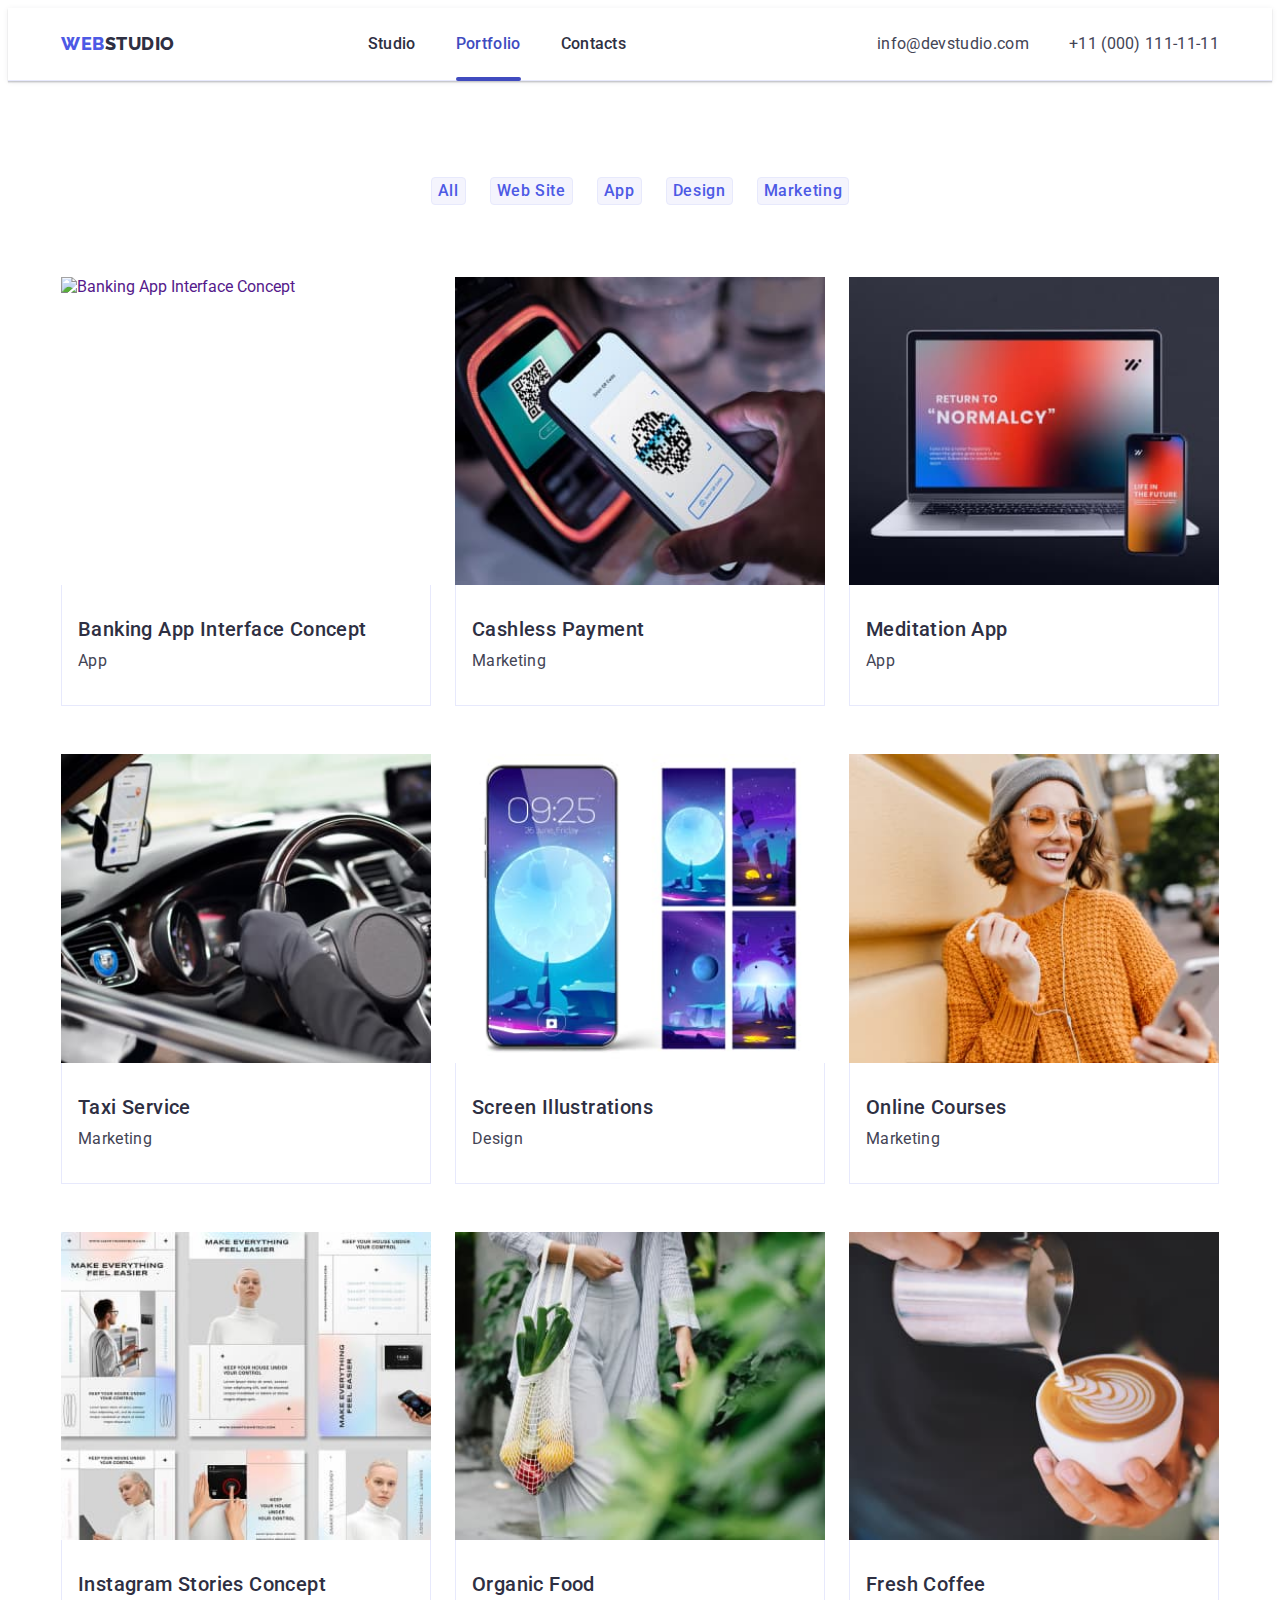
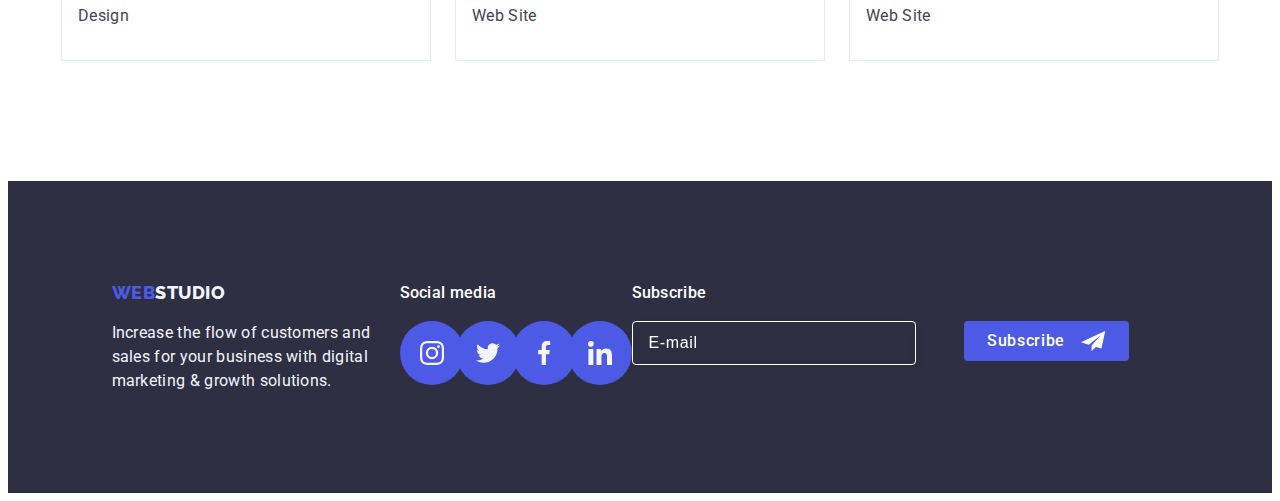
==== commit f8556d9d: "27/06 portfolio" ====
--- a/portfolio.html
+++ b/portfolio.html
@@ -23,6 +23,7 @@
     />
 
     <link rel="stylesheet" href="./css/styles.css" />
+    <link rel="stylesheet" href="./css/media.css" />
   </head>
 
   <body>
@@ -34,6 +35,21 @@
           <a href="./index.html" class="header-logo link"
             >WEB<span class="studio">Studio</span></a
           >
+          <button
+            class="mobile-menu-open js-open-menu"
+            aria-expanded="false"
+            aria-controls="mobile-menu"
+          >
+            <svg width="32" height="22">
+              <use href="./images/icons.svg#icon-menu-hamburger"></use>
+              <path
+                fill-rule="evenodd"
+                d="M3 5a1 1 0 011-1h12a1 1 0 110 2H4a1 1 0 01-1-1zM3 10a1 1 0 011-1h12a1 1 0 110 2H4a1 1 0 01-1-1zM3 15a1 1 0 011-1h12a1 1 0 110 2H4a1 1 0 01-1-1z"
+                clip-rule="evenodd"
+              ></path>
+            </svg>
+          </button>
+
           <ul class="header-menu list">
             <li class="header-menu-item">
               <a class="header-menu-link link" href="./index.html">Studio</a>
@@ -64,6 +80,101 @@
           </ul>
         </address>
       </div>
+      <!---------MOBILE-MENU---------------------------->
+      <div class="mobile-menu-container js-menu-container" id="mobile-menu">
+        <div class="mobile-menu-studio">
+          <button class="mobile-menu-close js-close-menu">
+            <svg width="8" height="8">
+              <use href="./images/icons.svg#icon-close-black"></use>
+            </svg>
+          </button>
+
+          <ul class="mobile-menu list">
+            <li class="mobile-menu-item">
+              <a class="link mobile-menu-link" href="./index.html">Studio</a>
+            </li>
+            <li class="mobile-menu-item">
+              <a
+                class="link mobile-menu-link mob-current"
+                href="./portfolio.html"
+                >Portfolio</a
+              >
+            </li>
+
+            <li class="mobile-menu-item">
+              <a class="link mobile-menu-link" href="">Contacts</a>
+            </li>
+          </ul>
+        </div>
+        <ul class="mobile-menu mobile-menu-contakt list">
+          <li>
+            <a
+              class="mobile-menu-tel mobile-contakt link"
+              href="tel:+110001111111"
+              >+11 (000) 111-11-11</a
+            >
+          </li>
+          <li>
+            <a
+              class="mobile-menu-mail mobile-contakt link"
+              href="mailto:info@devstudio.com"
+              >info@devstudio.com</a
+            >
+          </li>
+        </ul>
+
+        <ul class="mobile-menu mobile-soc list hero-soc-mobile">
+          <li>
+            <a
+              class="header-soc-link mobile-soc-ikon link"
+              href=""
+              aria-label="instagram"
+              target="_blank"
+              rel="noopener noreferrer"
+              ><svg class="header-soc-icon" width="16" height="16">
+                <use href="./images/icons.svg#icon-instagram"></use>
+              </svg>
+            </a>
+          </li>
+          <li>
+            <a
+              class="header-soc-link link"
+              href=""
+              aria-label="twitter"
+              target="_blank"
+              rel="noopener noreferrer"
+            >
+              <svg class="header-soc-icon" width="16" height="16">
+                <use href="./images/icons.svg#icon-twitter"></use>
+              </svg>
+            </a>
+          </li>
+          <li>
+            <a
+              class="header-soc-link link"
+              href=""
+              aria-label="facebook"
+              target="_blank"
+              rel="noopener noreferrer"
+              ><svg class="header-soc-icon" width="16" height="16">
+                <use href="./images/icons.svg#icon-facebook"></use>
+              </svg>
+            </a>
+          </li>
+          <li>
+            <a
+              class="header-soc-link link"
+              href=""
+              aria-label="linkedln"
+              target="_blank"
+              rel="noopener noreferrer"
+              ><svg class="header-soc-icon" width="16" height="16">
+                <use href="./images/icons.svg#icon-linkedin"></use>
+              </svg>
+            </a>
+          </li>
+        </ul>
+      </div>
     </header>
 
     <!--the main part of the site-->
@@ -94,12 +205,33 @@
             <li class="foto-item">
               <a href="" class="portfolio-menu-link link">
                 <div class="portfolio-block">
-                  <img
-                    src="./images/portfolio/imgbankapp.jpg"
-                    alt="Banking App Interface Concept"
-                    width="360"
-                    height="300"
-                  />
+                  <picture>
+                    <source
+                      srcset="./images/img-1.jpg 1x, ./images/img-1-2x.jpg 2x"
+                      media="(min-width: 1158px)"
+                    />
+                    <source
+                      srcset="
+                        ./images/img-1-tab.jpg    1x,
+                        ./images/img-1-tab-2x.jpg 2x
+                      "
+                      media="(min-width: 768px)"
+                    />
+                    <source
+                      srcset="
+                        ./images/img-1-mob.jpg    1x,
+                        ./images/img-1-mob-2x.jpg 2x
+                      "
+                      media="(max-width: 767px)"
+                    />
+                    <img
+                      src="./images/portfolio/imgbankapp.jpg"
+                      alt="Banking App Interface Concept"
+                      width="360"
+                      height="300"
+                    />
+                  </picture>
+
                   <p class="portfolio-block-text">
                     14 Stylish and User-Friendly App Design Concepts · Task
                     Manager App · Calorie Tracker App · Exotic Fruit Ecommerce
@@ -374,5 +506,6 @@
         </div>
       </div>
     </footer>
+    <script src="./js/mobile-menu.js"></script>
   </body>
 </html>
--- a/css/styles.css
+++ b/css/styles.css
@@ -35,7 +35,6 @@
 }
 
 .container {
-
   padding-left: 16px;
   padding-right: 16px;
   margin-left: auto;
@@ -63,6 +62,9 @@
   list-style-type: none;
 }
 /**----------------HEADER--------**/
+.header .container {
+  min-height: 70px;
+}
 
 .header {
   border-bottom: 1px solid #e7e9fc;
@@ -70,12 +72,12 @@
     0px 1px 1px rgba(46, 47, 66, 0.16), 0px 1px 6px rgba(46, 47, 66, 0.08);
 }
 
-.header .container {
+/*.header .container {
   min-height: 80px;
   display: flex;
   align-items: center;
   justify-content: flex-end;
-}
+}*/
 
 .header-navigation {
   display: flex;
@@ -99,11 +101,13 @@
 }
 
 .header-menu {
-  display: flex;
-  gap: 40px;
-  max-width: 261px;
-}
-.header-menu .header-menu-link {
+  display: none;
+}
+.header-adr {
+  display: none;
+}
+
+/*.header-menu .header-menu-link {
   font-weight: 500;
   font-size: 16px;
   line-height: 1.5;
@@ -132,11 +136,11 @@
 
 .header-menu-link:is(:hover, :focus) {
   color: #404bbf;
-}
+}*/
 
 /**-------------------ADRESS--------**/
 
-.header-adr {
+/*.header-adr {
   display: flex;
   gap: 40px;
   transition: color var(--transition);
@@ -159,13 +163,13 @@
 
 .adres-link:is(:hover, :focus) {
   color: #404bbf;
-}
+}*/
 
 /*?--------HERO-TITLO---------?*/
 
 .hero {
   background: #2e2f42;
-  padding: 188px 0;
+  padding: 112px 0;
   background-image: linear-gradient(
       rgba(46, 47, 66, 0.7),
       rgba(46, 47, 66, 0.7)
@@ -174,20 +178,20 @@
   background-position: center;
   background-repeat: no-repeat;
   background-size: cover;
-  max-width: 1440px;
+  max-width: 100%;
   margin: 0 auto;
 }
 
 .hero-titlo {
   font-weight: 700;
-  font-size: 56px;
-  line-height: 1.07;
+  font-size: 32px;
+  line-height: 1.11;
   color: #ffffff;
   text-align: center;
   letter-spacing: 0.02em;
-  max-width: 496px;
+  max-width: 300px;
   margin: auto;
-  margin-bottom: 48px;
+  margin-bottom: 72px;
 }
 
 .hero-btn {
@@ -668,11 +672,6 @@
   position: relative;
   overflow: hidden;
 }
-
- .subscribe-portfolio-margin {
-     margin-right: 24px;
-     width: 264px;
-  }
 
 /**------------------MODAL--------------------------**/
 
@@ -900,22 +899,18 @@
 }
 
 .subscribe-input {
-  width: 100%;
+  width: 264px;
   height: 40px;
   border: 1px solid #ffffff;
   background-color: transparent;
-  font-size: 14px;
+  font-size: 16px;
   line-height: 1.5;
   letter-spacing: 0.04em;
-  padding-left: 8px 16px;
+  padding-left: 16px;
   filter: drop-shadow(0px 4px 4px rgba(0, 0, 0, 0.15));
   border-radius: 4px;
   color: var(--main-text-color);
-  margin-bottom: 16px;
-  position: relative;
-  outline: transparent;
-}
-
+}
 .subscribe-input::placeholder {
   color: var(--main-text-color);
 }
@@ -952,107 +947,122 @@
 
 /*?-----------MOBILE------------------?*/
 
-/*.mob-menu-toggle {
-  min-height: 22px;
-  min-width: 32px;
-  display: flex;
-  align-items: center;
-  justify-content: center;
-  margin: 0;
-  padding: 0;
+.mobile-menu-open {
+  display: flex;
+  margin-left: auto;
+  min-height: 40px;
+  min-width: 40px;
+  align-items: center;
+  justify-content: flex-end;
   background-color: transparent;
   cursor: pointer;
   border: none;
   border-radius: 50%;
   outline: none;
-}
-
-.mob-menu-toggle .mobile-menu-container {
-  padding-right: 16px;
-  position: absolute;
-  top: 24px;
-  right: 24px;
-}
-
-.mobile-menu-header {
-  display: flex;
-  padding: 0px;
-  margin: 0px;
-  list-style: none;
-}
-
-.mobile-menu-header .link {
-  padding: 10px;
-  color: inherit;
-  text-decoration: none;
-}
-
-.mobile-menu-header .link:hover .mobile-menu-header .link:focus {
-  text-decoration: underline;
-}
-
-.mobile-menu-tel {
-  width: 353px;
-  font-weight: 700;
-  font-size: 36px;
-  line-height: 1.11;
-  letter-spacing: 0.02em;
-  color: #4d5ae5;
-}
-
-.mob-menu-toggle:hover,
-.mob-menu-toggle:focus {
-  background-color: rgba(0, 0, 0, 0.1);
+  margin: 0;
+  padding: 0;
 }
 
 .mobile-menu-container {
   position: fixed;
+  box-shadow: 0px 1px 6px 0px rgba(46, 47, 66, 0.08),
+    0px 1px 1px 0px rgba(46, 47, 66, 0.16),
+    0px 2px 1px 0px rgba(46, 47, 66, 0.08);
+  width: 100vw;
+  height: 100vh;
+  background-color: #fff;
+  padding: 24px 24px 40px 40px;
   top: 0;
   left: 0;
-  width: 100vw;
-  height: 100vh;
-  padding: 32px;
-  background: #ffffff;
-  box-shadow: 0px 2px 1px rgba(46, 47, 66, 0.08),
-    0px 1px 1px rgba(46, 47, 66, 0.16), 0px 1px 6px rgba(46, 47, 66, 0.08);
-
+  z-index: 999;
   transform: translateX(100%);
   transition: transform 250ms ease-in-out;
-}
-
-.menu-container.is-open {
+  display: flex;
+  flex-direction: column;
+  justify-content: space-between;
+  overflow: auto;
+}
+
+.mobile-menu-container.is-open {
   transform: translateX(0);
 }
-
-. .mobile-menu-container .mob-menu-toggle {
+.mobile-menu-container .mob-menu-close {
   position: absolute;
   top: 16px;
   right: 16px;
   color: #fff;
 }
 
-.mobile-menu .link {
+.mobile-menu-close {
   display: block;
-  padding: 10px;
+  margin-left: auto;
+  align-items: center;
+  justify-content: center;
+  cursor: pointer;
+  border-radius: 50%;
+  outline: none;
+  border: 1px solid #e7e9fc;
+  background: #fff;
+  box-shadow: 0px 1px 6px 0px rgba(46, 47, 66, 0.08),
+    0px 1px 1px 0px rgba(46, 47, 66, 0.16),
+    0px 2px 1px 0px rgba(46, 47, 66, 0.08);
+  margin-bottom: 32px;
+}
+.mobile-soc {
+  display: flex;
+  justify-content: space-between;
+  overflow: auto;
 }
 
 .mobile-menu-link {
-  width: 148px;
-  height: 40px;
+  font-size: 36px;
+  font-family: "Roboto", sans-serif;
   font-weight: 700;
-  font-size: 36px;
   line-height: 1.11;
-  letter-spacing: 0.02em;
+  letter-spacing: 0.02;
   color: #2e2f42;
-  padding-bottom: 40px;
-}
-
-.mobile-contakt {
-  padding: 0 237px 284px 40px;
-}
-
-.mobile-menu {
-  padding: 0px;
-  margin: 0px;
-  list-style: none;
-}
+}
+
+.mob-current::after {
+  content: "";
+  position: absolute;
+  left: 0;
+  bottom: -1px;
+  height: 4px;
+  background-color: #404bbf;
+  border-radius: 2px;
+  width: 100%;
+}
+
+.mobile-menu-link.mob-current {
+  color: #404bbf;
+}
+
+.mobile-menu-tel {
+  font-size: 26px;
+  font-family: "Roboto", sans-serif;
+  font-weight: 700;
+  line-height: 1.11;
+  letter-spacing: 0.028;
+  color: #4d5ae5;
+}
+
+.mobile-menu-mail {
+  font-size: 20px;
+  font-family: "Roboto", sans-serif;
+  font-weight: 500;
+  line-height: 1.2;
+  letter-spacing: 0.02;
+  color: #434455;
+  margin-bottom: 48px;
+}
+
+.mobile-menu-item:not(:last-child) {
+  margin-bottom: 24px;
+}
+
+.mobile-menu-contakt {
+  display: flex;
+  flex-direction: column;
+  gap: 40px;
+}
--- a/css/media.css
+++ b/css/media.css
@@ -0,0 +1,320 @@
+@media screen and (min-width: 428px) {
+  .container {
+    max-width: 428px;
+  }
+  @media (min-device-pixel-ratio: 2),
+    (min-resolution: 192dpi),
+    (min-resolution: 2dppx) {
+    .hero {
+      background-image: linear-gradient(
+          rgba(46, 47, 66, 0.7),
+          rgba(46, 47, 66, 0.7)
+        ),
+        url(../images/Dark-mobile-2x.jpg);
+    }
+  }
+  .hero-titlo {
+    font-size: 36px;
+    max-width: 320px;
+  }
+  .subscribe-input {
+    width: 398px;
+  }
+  .mobile-menu-tel {
+    font-size: 36px;
+  }
+}
+
+@media screen and (min-width: 220px) and (max-width: 767px) {
+  .header .container {
+    min-height: 70px;
+    display: flex;
+    align-items: center;
+    justify-content: flex-end;
+    max-width: 100%;
+  }
+  .container {
+    padding-right: 5px;
+  }
+}
+
+@media screen and (max-width: 1157px) {
+  .advant-soc-icon {
+    display: none;
+  }
+  .result {
+    display: none;
+  }
+}
+@media screen and (min-width: 768px) and (max-width: 1157px) {
+  .header-adr {
+    display: flex;
+    gap: 12px;
+    transition: color var(--transition);
+    flex-direction: column;
+  }
+  .header-logo {
+    margin-right: 76px;
+  }
+}
+
+@media screen and (min-width: 768px) {
+  .container {
+    max-width: 768px;
+  }
+
+  .advantages-menu {
+    display: flex;
+    gap: 72px 24px;
+  }
+  .advantages-menu-item {
+    width: calc((100% - 24px) / 2);
+    max-width: 356px;
+  }
+  .hero-advantages {
+    text-align: left;
+  }
+
+  .team-menu {
+    display: flex;
+    gap: 64px 24px;
+  }
+
+  .team-menu-item {
+    width: calc((100% - 24px) / 2);
+    max-width: 264px;
+  }
+  .customers-menu {
+    display: flex;
+    gap: 72px 24px;
+  }
+  .customers-menu-item {
+    width: calc((100% - 48px) / 3);
+    height: 88px;
+  }
+  .hero {
+    padding: 188px 0;
+    background-image: linear-gradient(
+        rgba(46, 47, 66, 0.7),
+        rgba(46, 47, 66, 0.7)
+      ),
+      url(../images/Dark-bg-1x.jpg);
+    background-position: center;
+    background-repeat: no-repeat;
+    background-size: cover;
+    max-width: 1440px;
+    margin: 0 auto;
+  }
+
+  @media (min-device-pixel-ratio: 2),
+    (min-resolution: 192dpi),
+    (min-resolution: 2dppx) {
+    .hero {
+      background-image: linear-gradient(
+          rgba(46, 47, 66, 0.7),
+          rgba(46, 47, 66, 0.7)
+        ),
+        url(../images/Dark-bg-2x.jpg);
+    }
+  }
+  .container-footer {
+    gap: 72px 24px;
+  }
+
+  .hero-titlo {
+    font-size: 56px;
+    line-height: 1.07;
+    letter-spacing: 0.02em;
+    max-width: 496px;
+    margin-bottom: 36px;
+  }
+  .subscribe-input {
+    width: 264px;
+  }
+  .footer-cont {
+    text-align: left;
+  }
+  .paragraf-social {
+    text-align: left;
+  }
+  .header-menu {
+    display: flex;
+    gap: 40px;
+    max-width: 261px;
+  }
+  .mobile-menu-open {
+    display: none;
+  }
+  .mobile-menu-container {
+    display: none;
+  }
+  .form-subscribe {
+    gap: 24px;
+  }
+  .form-subscribe {
+    padding-right: 40px;
+  }
+  .header .container {
+    min-height: 72px;
+    display: flex;
+    align-items: center;
+    justify-content: flex-end;
+  }
+
+  .header-menu .header-menu-link {
+    font-weight: 500;
+    font-size: 16px;
+    line-height: 1.5;
+    color: #2e2f42;
+    letter-spacing: 0.02em;
+    padding: 24px 0;
+    display: block;
+    transition: color var(--transition);
+    position: relative;
+  }
+
+  .current::after {
+    content: "";
+    position: absolute;
+    left: 0;
+    bottom: -1px;
+    height: 4px;
+    background-color: #404bbf;
+    border-radius: 2px;
+    width: 100%;
+  }
+
+  .header-menu-link.current {
+    color: #404bbf;
+  }
+
+  .header-menu-link:is(:hover, :focus) {
+    color: #404bbf;
+  }
+
+  .address {
+    font-style: normal;
+    font-weight: 400;
+    margin-left: 121px;
+  }
+
+  .adres-link {
+    font-size: 16px;
+    line-height: 1.5;
+    letter-spacing: 0.02em;
+    color: var(--second-text-color);
+    transition: color var(--transition);
+  }
+
+  .adres-link:is(:hover, :focus) {
+    color: #404bbf;
+  }
+  .header-adr {
+    display: flex;
+    gap: 12px;
+    transition: color var(--transition);
+  }
+}
+
+@media screen and (min-width: 1158px) {
+  .container {
+    max-width: 1158px;
+    padding-left: 15px;
+    padding-right: 15px;
+  }
+  .advantages-container-icon {
+    background: #f4f4fd;
+    border-radius: 4px;
+    width: 264px;
+    height: 112px;
+    margin-bottom: 8px;
+    display: flex;
+    align-items: center;
+    justify-content: center;
+  }
+  .hero-advantages {
+    font-weight: 500;
+    font-size: 20px;
+    line-height: 1.2;
+  }
+
+  .hero-advantages-text {
+    font-weight: 400;
+  }
+
+  .advantages-menu-item {
+    width: calc((100% - 72px) / 4);
+    max-width: 264px;
+  }
+  .advantages-menu {
+    gap: 24px;
+  }
+  .team-menu-item {
+    width: calc((100%-72px) / 4);
+  }
+
+  .team-menu {
+    gap: 24px;
+  }
+
+  .customers-menu {
+    display: flex;
+    gap: 24px;
+  }
+  .customers-menu-item {
+    width: calc((100% - 120px) / 6);
+    height: 88px;
+  }
+  .footer-bgr {
+    padding: 100px 0;
+  }
+
+  .subscribe-button {
+    margin-left: 24px;
+  }
+
+  .hero {
+    padding: 188px 0;
+    background-image: linear-gradient(
+        rgba(46, 47, 66, 0.7),
+        rgba(46, 47, 66, 0.7)
+      ),
+      url(../images/people-office.jpg);
+    background-position: center;
+    background-repeat: no-repeat;
+    background-size: cover;
+    max-width: 1440px;
+    margin: 0 auto;
+  }
+
+  @media (min-device-pixel-ratio: 2),
+    (min-resolution: 192dpi),
+    (min-resolution: 2dppx) {
+    .hero {
+      background-image: linear-gradient(
+          rgba(46, 47, 66, 0.7),
+          rgba(46, 47, 66, 0.7)
+        ),
+        url(../images/people-office-2x.jpg);
+    }
+  }
+  .hero-titlo {
+    color: #ffffff;
+    margin-bottom: 48px;
+  }
+  .form-subscribe {
+    display: flex;
+    gap: 24px;
+  }
+  .header-adr {
+    display: flex;
+    align-items: flex-end;
+    gap: 40px;
+  }
+  .address {
+    font-style: normal;
+    font-weight: 400;
+    max-width: 344px;
+    margin-left: 251px;
+  }
+}
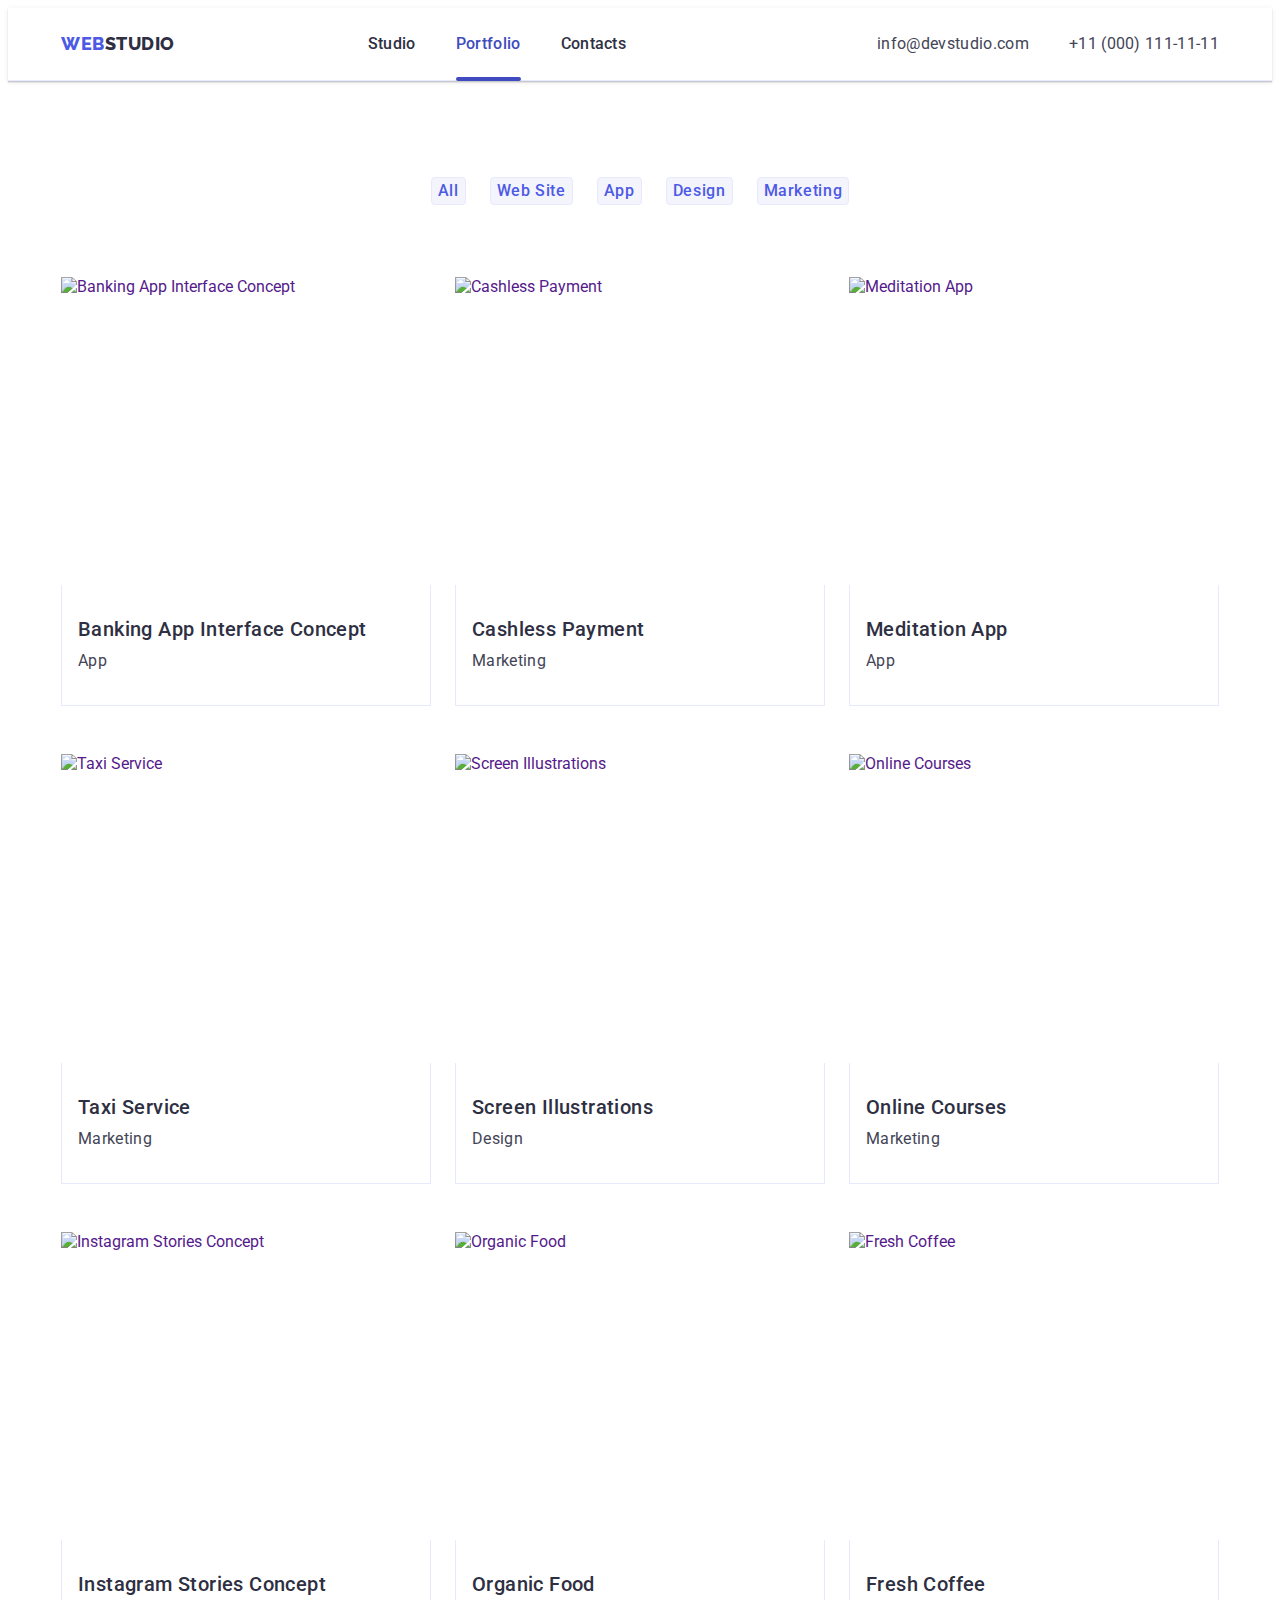
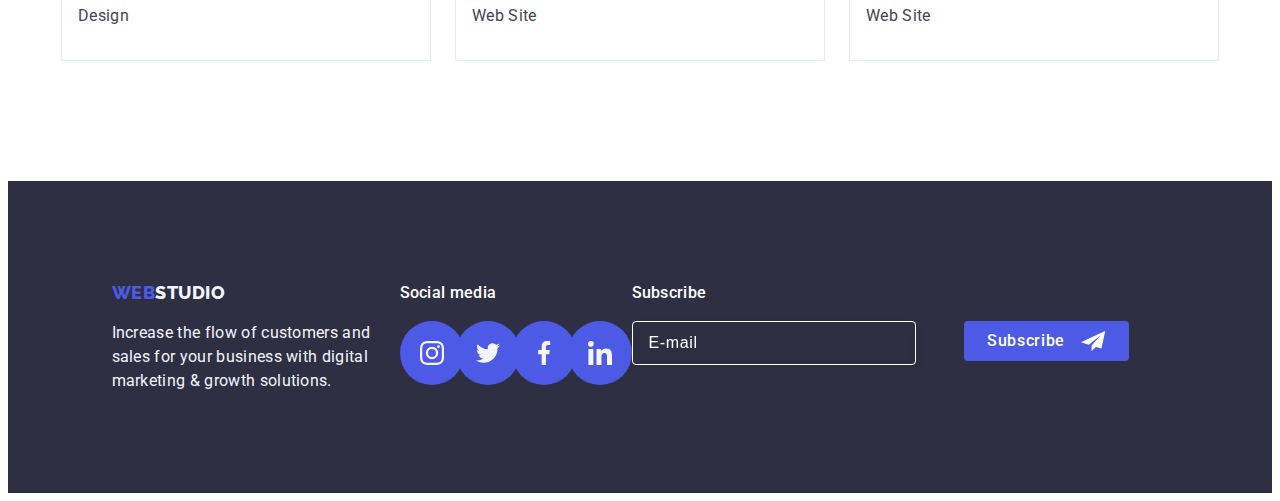
==== commit 72b236a3: "27/06" ====
--- a/portfolio.html
+++ b/portfolio.html
@@ -219,8 +219,8 @@
                     />
                     <source
                       srcset="
-                        ./images/img-1-mob.jpg    1x,
-                        ./images/img-1-mob-2x.jpg 2x
+                        ./images/portfolio/bankapp-mobile-1x.jpg 1x,
+                        ./images/portfolio/bankapp-mobile-2x.jpg 2x
                       "
                       media="(max-width: 767px)"
                     />
@@ -249,12 +249,33 @@
             <li class="foto-item">
               <a href="" class="portfolio-menu-link link">
                 <div class="portfolio-block">
-                  <img
-                    src="./images/portfolio/imgpaument.jpg"
-                    alt="Cashless Payment"
-                    width="360"
-                    height="300"
-                  />
+                  <picture>
+                    <source
+                      srcset="./images/img-1.jpg 1x, ./images/img-1-2x.jpg 2x"
+                      media="(min-width: 1158px)"
+                    />
+                    <source
+                      srcset="
+                        ./images/img-1-tab.jpg    1x,
+                        ./images/img-1-tab-2x.jpg 2x
+                      "
+                      media="(min-width: 768px)"
+                    />
+                    <source
+                      srcset="
+                        ./images/img-1-mob.jpg    1x,
+                        ./images/img-1-mob-2x.jpg 2x
+                      "
+                      media="(max-width: 767px)"
+                    />
+                    <img
+                      src="./images/portfolio/imgpaument.jpg"
+                      alt="Cashless Payment"
+                      width="360"
+                      height="300"
+                    />
+                  </picture>
+
                   <p class="portfolio-block-text">
                     14 Stylish and User-Friendly App Design Concepts · Task
                     Manager App · Calorie Tracker App · Exotic Fruit Ecommerce
@@ -270,12 +291,33 @@
             <li class="foto-item">
               <a href="" class="portfolio-menu-link link">
                 <div class="portfolio-block">
-                  <img
-                    src="./images/portfolio/imgmeditation.jpg"
-                    alt="Meditation App"
-                    width="360"
-                    height="300"
-                  />
+                  <picture>
+                    <source
+                      srcset="./images/img-1.jpg 1x, ./images/img-1-2x.jpg 2x"
+                      media="(min-width: 1158px)"
+                    />
+                    <source
+                      srcset="
+                        ./images/img-1-tab.jpg    1x,
+                        ./images/img-1-tab-2x.jpg 2x
+                      "
+                      media="(min-width: 768px)"
+                    />
+                    <source
+                      srcset="
+                        ./images/img-1-mob.jpg    1x,
+                        ./images/img-1-mob-2x.jpg 2x
+                      "
+                      media="(max-width: 767px)"
+                    />
+                    <img
+                      src="./images/portfolio/imgmeditation.jpg"
+                      alt="Meditation App"
+                      width="360"
+                      height="300"
+                    />
+                  </picture>
+
                   <p class="portfolio-block-text">
                     14 Stylish and User-Friendly App Design Concepts · Task
                     Manager App · Calorie Tracker App · Exotic Fruit Ecommerce
@@ -291,12 +333,33 @@
             <li class="foto-item">
               <a href="" class="portfolio-menu-link link">
                 <div class="portfolio-block">
-                  <img
-                    src="./images/portfolio/imgtaxiserw.jpg"
-                    alt="Taxi Service"
-                    width="360"
-                    height="300"
-                  />
+                  <picture>
+                    <source
+                      srcset="./images/img-1.jpg 1x, ./images/img-1-2x.jpg 2x"
+                      media="(min-width: 1158px)"
+                    />
+                    <source
+                      srcset="
+                        ./images/img-1-tab.jpg    1x,
+                        ./images/img-1-tab-2x.jpg 2x
+                      "
+                      media="(min-width: 768px)"
+                    />
+                    <source
+                      srcset="
+                        ./images/img-1-mob.jpg    1x,
+                        ./images/img-1-mob-2x.jpg 2x
+                      "
+                      media="(max-width: 767px)"
+                    />
+                    <img
+                      src="./images/portfolio/imgtaxiserw.jpg"
+                      alt="Taxi Service"
+                      width="360"
+                      height="300"
+                    />
+                  </picture>
+
                   <p class="portfolio-block-text">
                     14 Stylish and User-Friendly App Design Concepts · Task
                     Manager App · Calorie Tracker App · Exotic Fruit Ecommerce
@@ -312,12 +375,33 @@
             <li class="foto-item">
               <a href="" class="portfolio-menu-link link">
                 <div class="portfolio-block">
-                  <img
-                    src="./images/portfolio/imgscreen.jpg"
-                    alt="Screen Illustrations"
-                    width="360"
-                    height="300"
-                  />
+                  <picture>
+                    <source
+                      srcset="./images/img-1.jpg 1x, ./images/img-1-2x.jpg 2x"
+                      media="(min-width: 1158px)"
+                    />
+                    <source
+                      srcset="
+                        ./images/img-1-tab.jpg    1x,
+                        ./images/img-1-tab-2x.jpg 2x
+                      "
+                      media="(min-width: 768px)"
+                    />
+                    <source
+                      srcset="
+                        ./images/img-1-mob.jpg    1x,
+                        ./images/img-1-mob-2x.jpg 2x
+                      "
+                      media="(max-width: 767px)"
+                    />
+                    <img
+                      src="./images/portfolio/imgscreen.jpg"
+                      alt="Screen Illustrations"
+                      width="360"
+                      height="300"
+                    />
+                  </picture>
+
                   <p class="portfolio-block-text">
                     14 Stylish and User-Friendly App Design Concepts · Task
                     Manager App · Calorie Tracker App · Exotic Fruit Ecommerce
@@ -333,12 +417,33 @@
             <li class="foto-item">
               <a href="" class="portfolio-menu-link link">
                 <div class="portfolio-block">
-                  <img
-                    src="./images/portfolio/imgonlinecourses.jpg"
-                    alt="Online Courses"
-                    width="360"
-                    height="300"
-                  />
+                  <picture>
+                    <source
+                      srcset="./images/img-1.jpg 1x, ./images/img-1-2x.jpg 2x"
+                      media="(min-width: 1158px)"
+                    />
+                    <source
+                      srcset="
+                        ./images/img-1-tab.jpg    1x,
+                        ./images/img-1-tab-2x.jpg 2x
+                      "
+                      media="(min-width: 768px)"
+                    />
+                    <source
+                      srcset="
+                        ./images/img-1-mob.jpg    1x,
+                        ./images/img-1-mob-2x.jpg 2x
+                      "
+                      media="(max-width: 767px)"
+                    />
+                    <img
+                      src="./images/portfolio/imgonlinecourses.jpg"
+                      alt="Online Courses"
+                      width="360"
+                      height="300"
+                    />
+                  </picture>
+
                   <p class="portfolio-block-text">
                     14 Stylish and User-Friendly App Design Concepts · Task
                     Manager App · Calorie Tracker App · Exotic Fruit Ecommerce
@@ -354,12 +459,33 @@
             <li class="foto-item">
               <a href="" class="portfolio-menu-link link">
                 <div class="portfolio-block">
-                  <img
-                    src="./images/portfolio/imginstagram.jpg"
-                    alt="Instagram Stories Concept"
-                    width="360"
-                    height="300"
-                  />
+                  <picture>
+                    <source
+                      srcset="./images/img-1.jpg 1x, ./images/img-1-2x.jpg 2x"
+                      media="(min-width: 1158px)"
+                    />
+                    <source
+                      srcset="
+                        ./images/img-1-tab.jpg    1x,
+                        ./images/img-1-tab-2x.jpg 2x
+                      "
+                      media="(min-width: 768px)"
+                    />
+                    <source
+                      srcset="
+                        ./images/img-1-mob.jpg    1x,
+                        ./images/img-1-mob-2x.jpg 2x
+                      "
+                      media="(max-width: 767px)"
+                    />
+                    <img
+                      src="./images/portfolio/imginstagram.jpg"
+                      alt="Instagram Stories Concept"
+                      width="360"
+                      height="300"
+                    />
+                  </picture>
+
                   <p class="portfolio-block-text">
                     14 Stylish and User-Friendly App Design Concepts · Task
                     Manager App · Calorie Tracker App · Exotic Fruit Ecommerce
@@ -375,12 +501,33 @@
             <li class="foto-item">
               <a href="" class="portfolio-menu-link link">
                 <div class="portfolio-block">
-                  <img
-                    src="./images/portfolio/imgorganicfood.jpg"
-                    alt="Organic Food"
-                    width="360"
-                    height="300"
-                  />
+                  <picture>
+                    <source
+                      srcset="./images/img-1.jpg 1x, ./images/img-1-2x.jpg 2x"
+                      media="(min-width: 1158px)"
+                    />
+                    <source
+                      srcset="
+                        ./images/img-1-tab.jpg    1x,
+                        ./images/img-1-tab-2x.jpg 2x
+                      "
+                      media="(min-width: 768px)"
+                    />
+                    <source
+                      srcset="
+                        ./images/img-1-mob.jpg    1x,
+                        ./images/img-1-mob-2x.jpg 2x
+                      "
+                      media="(max-width: 767px)"
+                    />
+                    <img
+                      src="./images/portfolio/imgorganicfood.jpg"
+                      alt="Organic Food"
+                      width="360"
+                      height="300"
+                    />
+                  </picture>
+
                   <p class="portfolio-block-text">
                     14 Stylish and User-Friendly App Design Concepts · Task
                     Manager App · Calorie Tracker App · Exotic Fruit Ecommerce
@@ -396,12 +543,33 @@
             <li class="foto-item">
               <a href="" class="portfolio-menu-link link">
                 <div class="portfolio-block">
-                  <img
-                    src="./images/portfolio/imgfreshcoffee.jpg"
-                    alt="Fresh Coffee"
-                    width="360"
-                    height="300"
-                  />
+                  <picture>
+                    <source
+                      srcset="./images/img-1.jpg 1x, ./images/img-1-2x.jpg 2x"
+                      media="(min-width: 1158px)"
+                    />
+                    <source
+                      srcset="
+                        ./images/img-1-tab.jpg    1x,
+                        ./images/img-1-tab-2x.jpg 2x
+                      "
+                      media="(min-width: 768px)"
+                    />
+                    <source
+                      srcset="
+                        ./images/img-1-mob.jpg    1x,
+                        ./images/img-1-mob-2x.jpg 2x
+                      "
+                      media="(max-width: 767px)"
+                    />
+                    <img
+                      src="./images/portfolio/imgfreshcoffee.jpg"
+                      alt="Fresh Coffee"
+                      width="360"
+                      height="300"
+                    />
+                  </picture>
+
                   <p class="portfolio-block-text">
                     14 Stylish and User-Friendly App Design Concepts · Task
                     Manager App · Calorie Tracker App · Exotic Fruit Ecommerce
--- a/css/styles.css
+++ b/css/styles.css
@@ -289,9 +289,9 @@
   gap: 24px;
 }
 
-.result-menu-item {
-  width: calc((100%-48px) / 3);
-}
+/*.result-menu-item {
+  width: calc((100% - 48px) / 3);
+}*/
 
 .posada {
   padding: 32px 0;
@@ -388,7 +388,7 @@
 
 .team-menu-item {
   background-color: var(--main-text-color);
-  width: calc((100%-72px) / 4);
+  width: 100%;
   border-radius: 0px 0px 4px 4px;
   box-shadow: 0px 1px 6px rgba(46, 47, 66, 0.08),
     0px 1px 1px rgba(46, 47, 66, 0.16), 0px 2px 1px rgba(46, 47, 66, 0.08);
@@ -425,14 +425,12 @@
 .customers-menu-link {
   width: 100%;
   height: 100%;
-  border: 1px solid #8e8f99;
+  border: #8e8f99 solid 1px;
   border-radius: 4px;
   display: flex;
   align-items: center;
   justify-content: center;
   color: #8e8f99;
-  border-color: 250ms cubic-bezier(0.4, 0, 0.2, 1),
-    color 250ms cubic-bezier(0.4, 0, 0.2, 1);
   transition: border-color 250ms cubic-bezier(0.4, 0, 0.2, 1),
     color 250ms cubic-bezier(0.4, 0, 0.2, 1);
 }
@@ -699,7 +697,8 @@
   left: 50%;
   transform: translate(-50%, -50%) scale(1);
   transition: transform var(--transition);
-  width: 408px;
+  width: calc(100% - 36px);
+  max-width: 408px;
   min-height: 584px;
   background: #fcfcfc;
   box-shadow: 0px 1px 1px rgba(0, 0, 0, 0.14), 0px 1px 3px rgba(0, 0, 0, 0.12),
@@ -1019,8 +1018,9 @@
   font-family: "Roboto", sans-serif;
   font-weight: 700;
   line-height: 1.11;
-  letter-spacing: 0.02;
   color: #2e2f42;
+  position: relative;
+  letter-spacing: 0.02em;
 }
 
 .mob-current::after {
@@ -1043,8 +1043,8 @@
   font-family: "Roboto", sans-serif;
   font-weight: 700;
   line-height: 1.11;
-  letter-spacing: 0.028;
   color: #4d5ae5;
+  letter-spacing: 0.028em;
 }
 
 .mobile-menu-mail {
@@ -1052,8 +1052,8 @@
   font-family: "Roboto", sans-serif;
   font-weight: 500;
   line-height: 1.2;
-  letter-spacing: 0.02;
   color: #434455;
+  letter-spacing: 1.2em;
   margin-bottom: 48px;
 }
 
--- a/css/media.css
+++ b/css/media.css
@@ -250,7 +250,7 @@
     gap: 24px;
   }
   .team-menu-item {
-    width: calc((100%-72px) / 4);
+    width: calc((100% - 72px) / 4);
   }
 
   .team-menu {
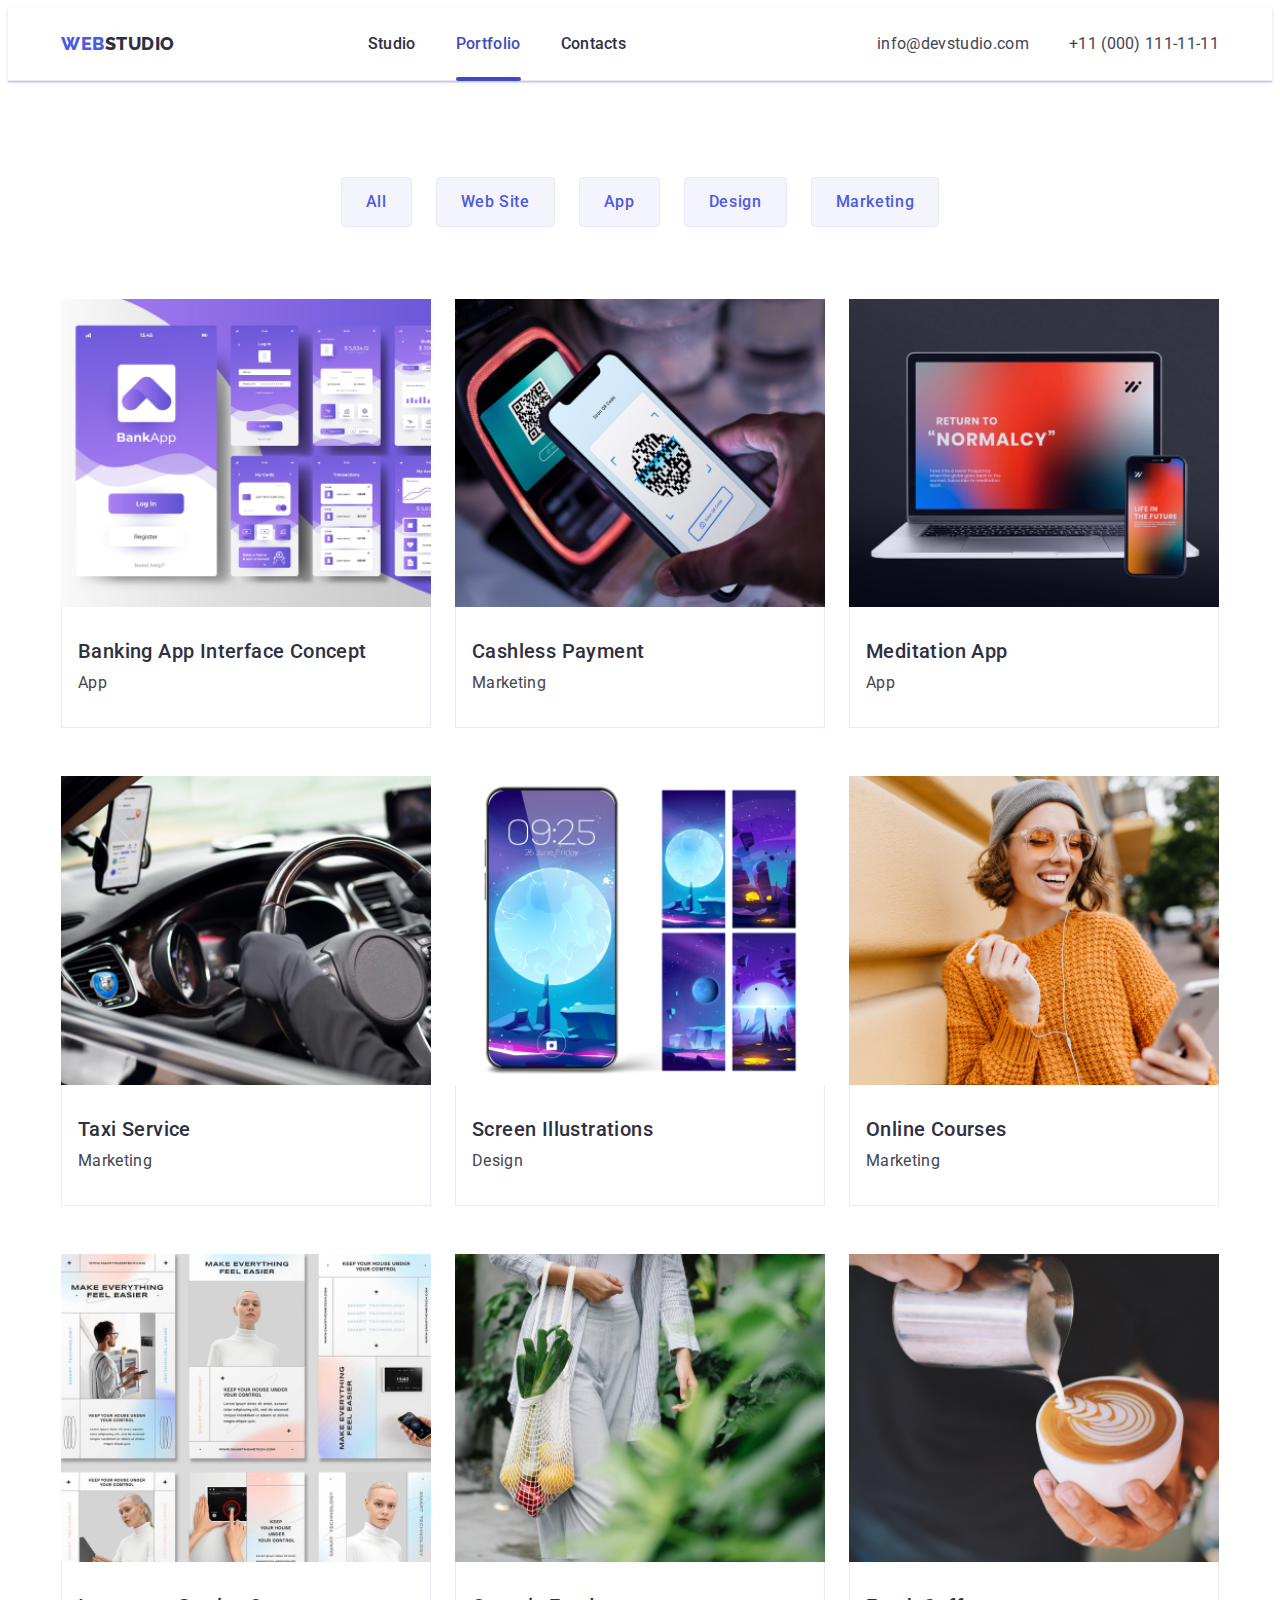
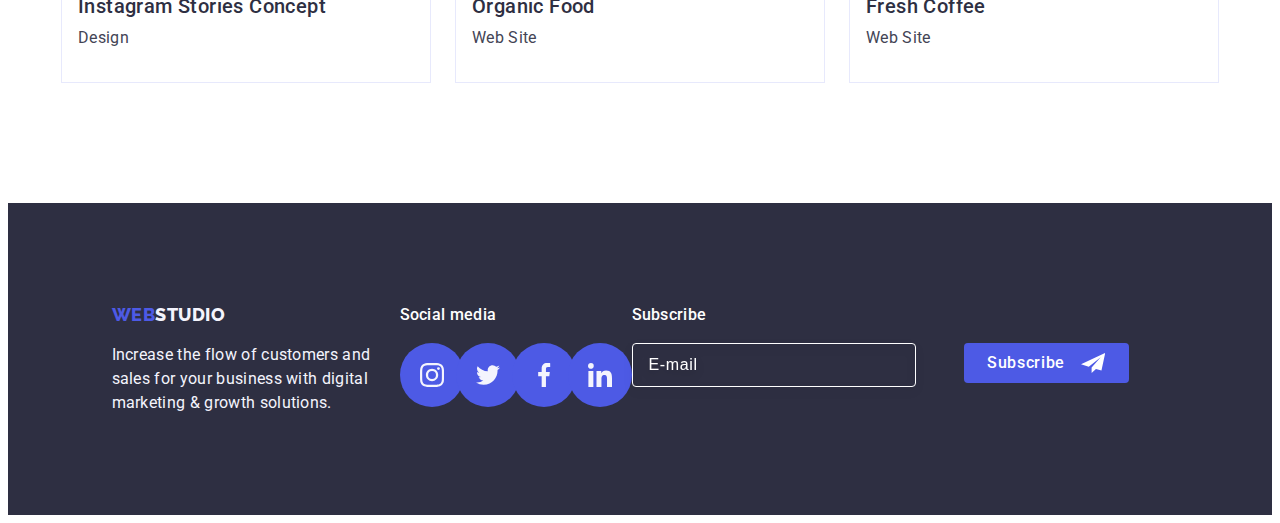
==== commit af4486bb: "for checking 27/06" ====
--- a/portfolio.html
+++ b/portfolio.html
@@ -207,13 +207,16 @@
                 <div class="portfolio-block">
                   <picture>
                     <source
-                      srcset="./images/img-1.jpg 1x, ./images/img-1-2x.jpg 2x"
-                      media="(min-width: 1158px)"
-                    />
-                    <source
-                      srcset="
-                        ./images/img-1-tab.jpg    1x,
-                        ./images/img-1-tab-2x.jpg 2x
+                      srcset="
+                        ./images/portfolio/bankapp-desktop-1x.jpg 1x,
+                        ./images/portfolio/bankapp-desktop-2x.jpg 2x
+                      "
+                      media="(min-width: 1158px)"
+                    />
+                    <source
+                      srcset="
+                        ./images/portfolio/bankapp-tablete-1x.jpg 1x,
+                        ./images/portfolio/bankapp-tablete-2x.jpg 2x
                       "
                       media="(min-width: 768px)"
                     />
@@ -251,20 +254,23 @@
                 <div class="portfolio-block">
                   <picture>
                     <source
-                      srcset="./images/img-1.jpg 1x, ./images/img-1-2x.jpg 2x"
-                      media="(min-width: 1158px)"
-                    />
-                    <source
-                      srcset="
-                        ./images/img-1-tab.jpg    1x,
-                        ./images/img-1-tab-2x.jpg 2x
-                      "
-                      media="(min-width: 768px)"
-                    />
-                    <source
-                      srcset="
-                        ./images/img-1-mob.jpg    1x,
-                        ./images/img-1-mob-2x.jpg 2x
+                      srcset="
+                        ./images/portfolio/paument-desktop-1x.jpg 1x,
+                        ./images/portfolio/paument-desktop-2x.jpg 2x
+                      "
+                      media="(min-width: 1158px)"
+                    />
+                    <source
+                      srcset="
+                        ./images/portfolio/paument-tablete-1x.jpg 1x,
+                        ./images/portfolio/paument-tablete-2x.jpg 2x
+                      "
+                      media="(min-width: 768px)"
+                    />
+                    <source
+                      srcset="
+                        ./images/portfolio/paument-mobile-1x.jpg 1x,
+                        ./images/portfolio/paument-mobile-2x.jpg 2x
                       "
                       media="(max-width: 767px)"
                     />
@@ -293,20 +299,23 @@
                 <div class="portfolio-block">
                   <picture>
                     <source
-                      srcset="./images/img-1.jpg 1x, ./images/img-1-2x.jpg 2x"
-                      media="(min-width: 1158px)"
-                    />
-                    <source
-                      srcset="
-                        ./images/img-1-tab.jpg    1x,
-                        ./images/img-1-tab-2x.jpg 2x
-                      "
-                      media="(min-width: 768px)"
-                    />
-                    <source
-                      srcset="
-                        ./images/img-1-mob.jpg    1x,
-                        ./images/img-1-mob-2x.jpg 2x
+                      srcset="
+                        ./images/portfolio/meditation-desktop-1x.jpg 1x,
+                        ./images/portfolio/meditation-desktop-2x.jpg 2x
+                      "
+                      media="(min-width: 1158px)"
+                    />
+                    <source
+                      srcset="
+                        ./images/portfolio/meditation-tablete-1x.jpg 1x,
+                        ./images/portfolio/meditation-tablete-2x.jpg 2x
+                      "
+                      media="(min-width: 768px)"
+                    />
+                    <source
+                      srcset="
+                        ./images/portfolio/meditation-mobile-1x.jpg 1x,
+                        ./images/portfolio/meditation-mobile-2x.jpg 2x
                       "
                       media="(max-width: 767px)"
                     />
@@ -335,20 +344,23 @@
                 <div class="portfolio-block">
                   <picture>
                     <source
-                      srcset="./images/img-1.jpg 1x, ./images/img-1-2x.jpg 2x"
-                      media="(min-width: 1158px)"
-                    />
-                    <source
-                      srcset="
-                        ./images/img-1-tab.jpg    1x,
-                        ./images/img-1-tab-2x.jpg 2x
-                      "
-                      media="(min-width: 768px)"
-                    />
-                    <source
-                      srcset="
-                        ./images/img-1-mob.jpg    1x,
-                        ./images/img-1-mob-2x.jpg 2x
+                      srcset="
+                        ./images/portfolio/taxiserw-desktop-1x.jpg 1x,
+                        ./images/portfolio/taxiserw-desktop-2x.jpg 2x
+                      "
+                      media="(min-width: 1158px)"
+                    />
+                    <source
+                      srcset="
+                        ./images/portfolio/taxiserw-tablete-1x.jpg 1x,
+                        ./images/portfolio/taxiserw-tablete-2x.jpg 2x
+                      "
+                      media="(min-width: 768px)"
+                    />
+                    <source
+                      srcset="
+                        ./images/portfolio/taxiserw-mobile-1x.jpg 1x,
+                        ./images/portfolio/taxiserw-mobile-2x.jpg 2x
                       "
                       media="(max-width: 767px)"
                     />
@@ -377,20 +389,23 @@
                 <div class="portfolio-block">
                   <picture>
                     <source
-                      srcset="./images/img-1.jpg 1x, ./images/img-1-2x.jpg 2x"
-                      media="(min-width: 1158px)"
-                    />
-                    <source
-                      srcset="
-                        ./images/img-1-tab.jpg    1x,
-                        ./images/img-1-tab-2x.jpg 2x
-                      "
-                      media="(min-width: 768px)"
-                    />
-                    <source
-                      srcset="
-                        ./images/img-1-mob.jpg    1x,
-                        ./images/img-1-mob-2x.jpg 2x
+                      srcset="
+                        ./images/portfolio/screen-desktop-1x.jpg 1x,
+                        ./images/portfolio/screen-desktop-2x.jpg 2x
+                      "
+                      media="(min-width: 1158px)"
+                    />
+                    <source
+                      srcset="
+                        ./images/portfolio/screen-tablete-1x.jpg 1x,
+                        ./images/portfolio/screen-tablete-2x.jpg 2x
+                      "
+                      media="(min-width: 768px)"
+                    />
+                    <source
+                      srcset="
+                        ./images/portfolio/screen-mobile-1x.jpg 1x,
+                        ./images/portfolio/screen-mobile-2x.jpg 2x
                       "
                       media="(max-width: 767px)"
                     />
@@ -419,20 +434,23 @@
                 <div class="portfolio-block">
                   <picture>
                     <source
-                      srcset="./images/img-1.jpg 1x, ./images/img-1-2x.jpg 2x"
-                      media="(min-width: 1158px)"
-                    />
-                    <source
-                      srcset="
-                        ./images/img-1-tab.jpg    1x,
-                        ./images/img-1-tab-2x.jpg 2x
-                      "
-                      media="(min-width: 768px)"
-                    />
-                    <source
-                      srcset="
-                        ./images/img-1-mob.jpg    1x,
-                        ./images/img-1-mob-2x.jpg 2x
+                      srcset="
+                        ./images/portfolio/onlinecourses-desktop-1x.jpg 1x,
+                        ./images/portfolio/onlinecourses-desktop-2x.jpg 2x
+                      "
+                      media="(min-width: 1158px)"
+                    />
+                    <source
+                      srcset="
+                        ./images/portfolio/onlinecourses-tablete-1x.jpg 1x,
+                        ./images/portfolio/onlinecourses-tablete-2x.jpg 2x
+                      "
+                      media="(min-width: 768px)"
+                    />
+                    <source
+                      srcset="
+                        ./images/portfolio/onlenecourses-mobile-1x.jpg 1x,
+                        ./images/portfolio/onlenecourses-mobile-2x.jpg 2x
                       "
                       media="(max-width: 767px)"
                     />
@@ -461,20 +479,23 @@
                 <div class="portfolio-block">
                   <picture>
                     <source
-                      srcset="./images/img-1.jpg 1x, ./images/img-1-2x.jpg 2x"
-                      media="(min-width: 1158px)"
-                    />
-                    <source
-                      srcset="
-                        ./images/img-1-tab.jpg    1x,
-                        ./images/img-1-tab-2x.jpg 2x
-                      "
-                      media="(min-width: 768px)"
-                    />
-                    <source
-                      srcset="
-                        ./images/img-1-mob.jpg    1x,
-                        ./images/img-1-mob-2x.jpg 2x
+                      srcset="
+                        ./images/portfolio/instagram-desktop-1x.jpg 1x,
+                        ./images/portfolio/instagram-desktop-2x.jpg 2x
+                      "
+                      media="(min-width: 1158px)"
+                    />
+                    <source
+                      srcset="
+                        ./images/portfolio/instagram-tablete-1x.jpg 1x,
+                        ./images/portfolio/instagram-tablete-2x.jpg 2x
+                      "
+                      media="(min-width: 768px)"
+                    />
+                    <source
+                      srcset="
+                        ./images/portfolio/instagram-mobile-1x.jpg 1x,
+                        ./images/portfolio/instagram-mobile-2x.jpg 2x
                       "
                       media="(max-width: 767px)"
                     />
@@ -503,20 +524,23 @@
                 <div class="portfolio-block">
                   <picture>
                     <source
-                      srcset="./images/img-1.jpg 1x, ./images/img-1-2x.jpg 2x"
-                      media="(min-width: 1158px)"
-                    />
-                    <source
-                      srcset="
-                        ./images/img-1-tab.jpg    1x,
-                        ./images/img-1-tab-2x.jpg 2x
-                      "
-                      media="(min-width: 768px)"
-                    />
-                    <source
-                      srcset="
-                        ./images/img-1-mob.jpg    1x,
-                        ./images/img-1-mob-2x.jpg 2x
+                      srcset="
+                        ./images/portfolio/organicfood-desktop-1x.jpg 1x,
+                        ./images/portfolio/organicfood-desktop-2x.jpg 2x
+                      "
+                      media="(min-width: 1158px)"
+                    />
+                    <source
+                      srcset="
+                        ./images/portfolio/organicfood-tablete-1x.jpg 1x,
+                        ./images/portfolio/organicfood-tablete-2x.jpg 2x
+                      "
+                      media="(min-width: 768px)"
+                    />
+                    <source
+                      srcset="
+                        ./images/portfolio/organicfood-mobile-1x.jpg 1x,
+                        ./images/portfolio/organicfood-mobile-2x.jpg 2x
                       "
                       media="(max-width: 767px)"
                     />
@@ -545,20 +569,23 @@
                 <div class="portfolio-block">
                   <picture>
                     <source
-                      srcset="./images/img-1.jpg 1x, ./images/img-1-2x.jpg 2x"
-                      media="(min-width: 1158px)"
-                    />
-                    <source
-                      srcset="
-                        ./images/img-1-tab.jpg    1x,
-                        ./images/img-1-tab-2x.jpg 2x
-                      "
-                      media="(min-width: 768px)"
-                    />
-                    <source
-                      srcset="
-                        ./images/img-1-mob.jpg    1x,
-                        ./images/img-1-mob-2x.jpg 2x
+                      srcset="
+                        ./images/portfolio/freshcoffee-desktop-1x.jpg 1x,
+                        ./images/portfolio/freshcoffee-desktop-2x.jpg 2x
+                      "
+                      media="(min-width: 1158px)"
+                    />
+                    <source
+                      srcset="
+                        ./images/portfolio/freshcoffee-tablete-1x.jpg 1x,
+                        ./images/portfolio/freshcoffee-tablete-2x.jpg 2x
+                      "
+                      media="(min-width: 768px)"
+                    />
+                    <source
+                      srcset="
+                        ./images/portfolio/freshcoffee-mobile-1x.jpg 1x,
+                        ./images/portfolio/freshcoffee-mobile-2x.jpg 2x
                       "
                       media="(max-width: 767px)"
                     />
--- a/css/styles.css
+++ b/css/styles.css
@@ -588,6 +588,7 @@
   box-sizing: border-box;
   display: flex;
   border: 1px solid #e7e9fc;
+  padding: 8px 16px;
   transition: color 250ms cubic-bezier(0.4, 0, 0.2, 1),
     background-color 250ms cubic-bezier(0.4, 0, 0.2, 1),
     border-color 250ms cubic-bezier(0.4, 0, 0.2, 1),
@@ -613,7 +614,7 @@
 }
 
 .foto-item {
-  width: calc((100% - 48px) / 3);
+  width: 100%;
 }
 
 .portfolio-menu-link {
@@ -1044,7 +1045,7 @@
   font-weight: 700;
   line-height: 1.11;
   color: #4d5ae5;
-  letter-spacing: 0.028em;
+  letter-spacing: 0.02em;
 }
 
 .mobile-menu-mail {
@@ -1053,7 +1054,7 @@
   font-weight: 500;
   line-height: 1.2;
   color: #434455;
-  letter-spacing: 1.2em;
+  letter-spacing: 0.02em;
   margin-bottom: 48px;
 }
 
--- a/css/media.css
+++ b/css/media.css
@@ -35,6 +35,19 @@
   }
   .container {
     padding-right: 5px;
+  }
+  .section-portfolio {
+    padding: 48px;
+    width: 100%;
+  }
+  .portfolio-button {
+    display: flex;
+    gap: 16px 24px;
+  }
+  .menu-baton {
+    width: calc((100% - 48px) / 3);
+    height: 96px;
+    max-width: 263px;
   }
 }
 
@@ -214,6 +227,27 @@
     gap: 12px;
     transition: color var(--transition);
   }
+  .portfolio-menu {
+    display: flex;
+    flex-wrap: wrap;
+    justify-content: center;
+    column-gap: 24px;
+    row-gap: 48px;
+    justify-content: center;
+  }
+
+  .foto-item {
+    width: calc((100% - 24px) / 2);
+  }
+  .portfolio-button {
+    display: flex;
+    justify-content: center;
+    gap: 24px;
+    margin-bottom: 72px;
+  }
+  .button-text {
+    padding: 12px 24px;
+  }
 }
 
 @media screen and (min-width: 1158px) {
@@ -317,4 +351,16 @@
     max-width: 344px;
     margin-left: 251px;
   }
-}
+  .portfolio-menu {
+    display: flex;
+    flex-wrap: wrap;
+    justify-content: center;
+    column-gap: 24px;
+    row-gap: 48px;
+    justify-content: center;
+  }
+
+  .foto-item {
+    width: calc((100% - 48px) / 3);
+  }
+}
